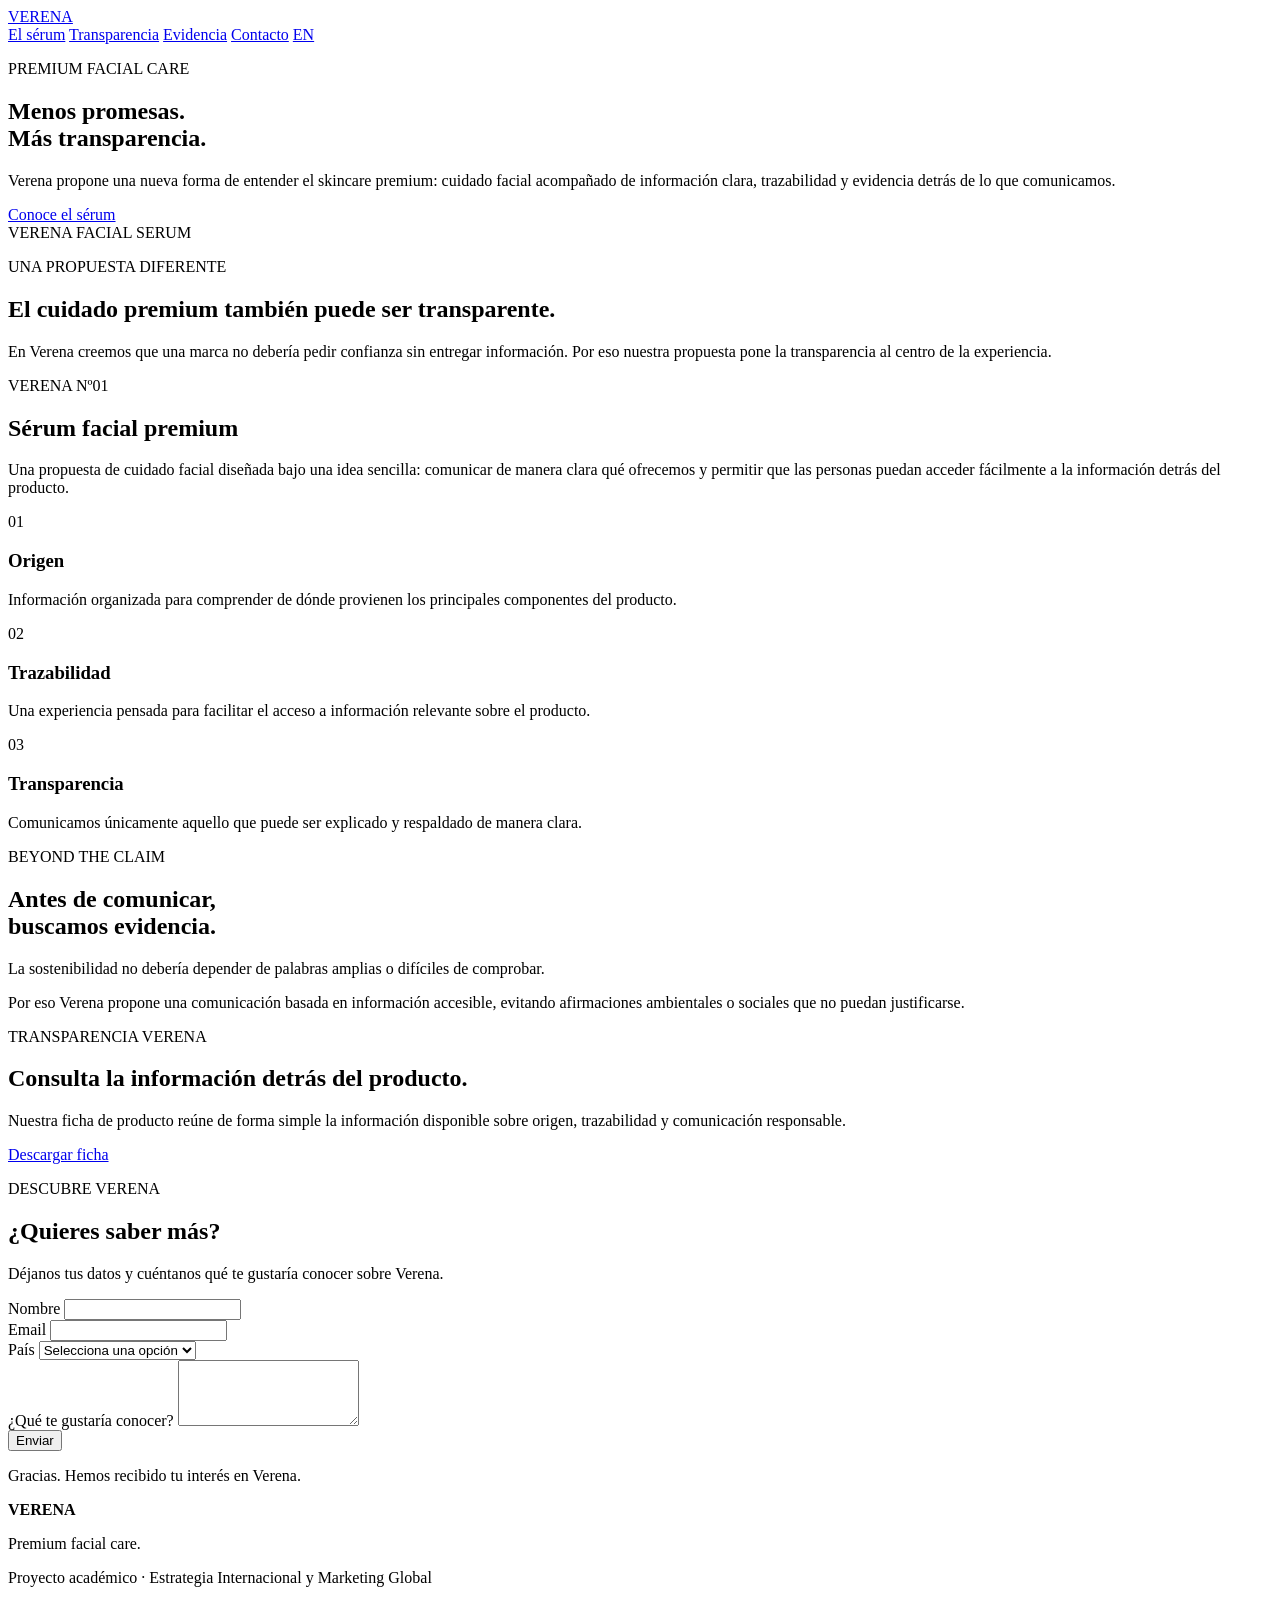
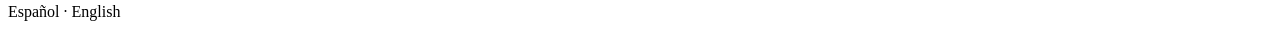
==== index.html @ 376b324f "Crear landing principal Verena" ====
<!DOCTYPE html>
<html lang="es">
<head>
  <meta charset="UTF-8">

  <meta name="viewport" content="width=device-width, initial-scale=1.0">

  <title>Verena | Sérum facial premium y transparencia</title>

  <meta
    name="description"
    content="Descubre Verena, una propuesta de skincare premium centrada en transparencia, trazabilidad y cuidado facial consciente."
  >

  <!-- SEO internacional -->
  <link rel="alternate" hreflang="es-CL" href="https://TU-USUARIO.github.io/verena-skincare/">
  <link rel="alternate" hreflang="en-GB" href="https://TU-USUARIO.github.io/verena-skincare/en/">
  <link rel="alternate" hreflang="x-default" href="https://TU-USUARIO.github.io/verena-skincare/">

  <link rel="stylesheet" href="styles.css">
</head>

<body>

<header class="navbar">
  <a href="#" class="brand">VERENA</a>

  <nav class="nav-links">
    <a href="#serum">El sérum</a>
    <a href="#transparencia">Transparencia</a>
    <a href="#evidencia">Evidencia</a>
    <a href="#contacto">Contacto</a>
    <a href="en/" class="language">EN</a>
  </nav>
</header>


<main>

  <!-- HERO -->
  <section class="hero">

    <div class="hero-content">

      <p class="eyebrow">
        PREMIUM FACIAL CARE
      </p>

      <h1>
        Menos promesas.<br>
        Más transparencia.
      </h1>

      <p class="hero-text">
        Verena propone una nueva forma de entender el skincare premium:
        cuidado facial acompañado de información clara, trazabilidad
        y evidencia detrás de lo que comunicamos.
      </p>

      <a
        href="#serum"
        class="button button-primary"
        id="product-cta"
      >
        Conoce el sérum
      </a>

    </div>


    <div class="hero-visual">

      <div class="product-glow"></div>

      <div class="bottle">
        <div class="dropper"></div>

        <div class="bottle-body">
          <span class="bottle-brand">VERENA</span>
          <span class="bottle-product">FACIAL SERUM</span>
        </div>
      </div>

    </div>

  </section>


  <!-- INTRO -->
  <section class="statement">

    <p class="eyebrow">
      UNA PROPUESTA DIFERENTE
    </p>

    <h2>
      El cuidado premium también puede ser transparente.
    </h2>

    <p>
      En Verena creemos que una marca no debería pedir confianza
      sin entregar información. Por eso nuestra propuesta pone
      la transparencia al centro de la experiencia.
    </p>

  </section>


  <!-- PRODUCTO -->
  <section class="product-section" id="serum">

    <div class="product-card">

      <p class="eyebrow">
        VERENA Nº01
      </p>

      <h2>
        Sérum facial premium
      </h2>

      <p>
        Una propuesta de cuidado facial diseñada bajo una idea sencilla:
        comunicar de manera clara qué ofrecemos y permitir que las personas
        puedan acceder fácilmente a la información detrás del producto.
      </p>

    </div>


    <div class="feature-grid">

      <article class="feature">
        <span>01</span>
        <h3>Origen</h3>
        <p>
          Información organizada para comprender de dónde provienen
          los principales componentes del producto.
        </p>
      </article>

      <article class="feature">
        <span>02</span>
        <h3>Trazabilidad</h3>
        <p>
          Una experiencia pensada para facilitar el acceso a información
          relevante sobre el producto.
        </p>
      </article>

      <article class="feature">
        <span>03</span>
        <h3>Transparencia</h3>
        <p>
          Comunicamos únicamente aquello que puede ser explicado
          y respaldado de manera clara.
        </p>
      </article>

    </div>

  </section>


  <!-- TRANSPARENCIA -->
  <section class="transparency" id="transparencia">

    <div class="transparency-heading">

      <p class="eyebrow">
        BEYOND THE CLAIM
      </p>

      <h2>
        Antes de comunicar,<br>
        buscamos evidencia.
      </h2>

    </div>


    <div class="transparency-copy">

      <p>
        La sostenibilidad no debería depender de palabras amplias
        o difíciles de comprobar.
      </p>

      <p>
        Por eso Verena propone una comunicación basada en información
        accesible, evitando afirmaciones ambientales o sociales que
        no puedan justificarse.
      </p>

    </div>

  </section>


  <!-- EVIDENCIA / DOWNLOAD -->
  <section class="evidence" id="evidencia">

    <div>

      <p class="eyebrow">
        TRANSPARENCIA VERENA
      </p>

      <h2>
        Consulta la información detrás del producto.
      </h2>

      <p>
        Nuestra ficha de producto reúne de forma simple la información
        disponible sobre origen, trazabilidad y comunicación responsable.
      </p>

    </div>


    <a
      href="assets/verena-ficha-transparencia.pdf"
      download
      class="button button-light"
      id="traceability-download"
    >
      Descargar ficha
    </a>

  </section>


  <!-- CONTACT -->
  <section class="contact" id="contacto">

    <div class="contact-intro">

      <p class="eyebrow">
        DESCUBRE VERENA
      </p>

      <h2>
        ¿Quieres saber más?
      </h2>

      <p>
        Déjanos tus datos y cuéntanos qué te gustaría conocer
        sobre Verena.
      </p>

    </div>


    <form id="contact-form">

      <div class="form-row">

        <div class="field">
          <label for="name">Nombre</label>
          <input
            type="text"
            id="name"
            name="name"
            required
          >
        </div>

        <div class="field">
          <label for="email">Email</label>
          <input
            type="email"
            id="email"
            name="email"
            required
          >
        </div>

      </div>


      <div class="field">
        <label for="country">País</label>

        <select
          id="country"
          name="country"
          required
        >
          <option value="">Selecciona una opción</option>
          <option value="chile">Chile</option>
          <option value="uk">Reino Unido</option>
          <option value="other">Otro</option>
        </select>

      </div>


      <div class="field">
        <label for="message">
          ¿Qué te gustaría conocer?
        </label>

        <textarea
          id="message"
          name="message"
          rows="4"
        ></textarea>
      </div>


      <button
        type="submit"
        class="button button-primary"
      >
        Enviar
      </button>

      <p
        id="form-success"
        class="form-success"
      >
        Gracias. Hemos recibido tu interés en Verena.
      </p>

    </form>

  </section>

</main>


<footer>

  <div>
    <strong>VERENA</strong>
    <p>Premium facial care.</p>
  </div>

  <div class="footer-right">
    <p>
      Proyecto académico · Estrategia Internacional y Marketing Global
    </p>

    <p>
      Español · English
    </p>
  </div>

</footer>


<script src="script.js"></script>

</body>
</html>
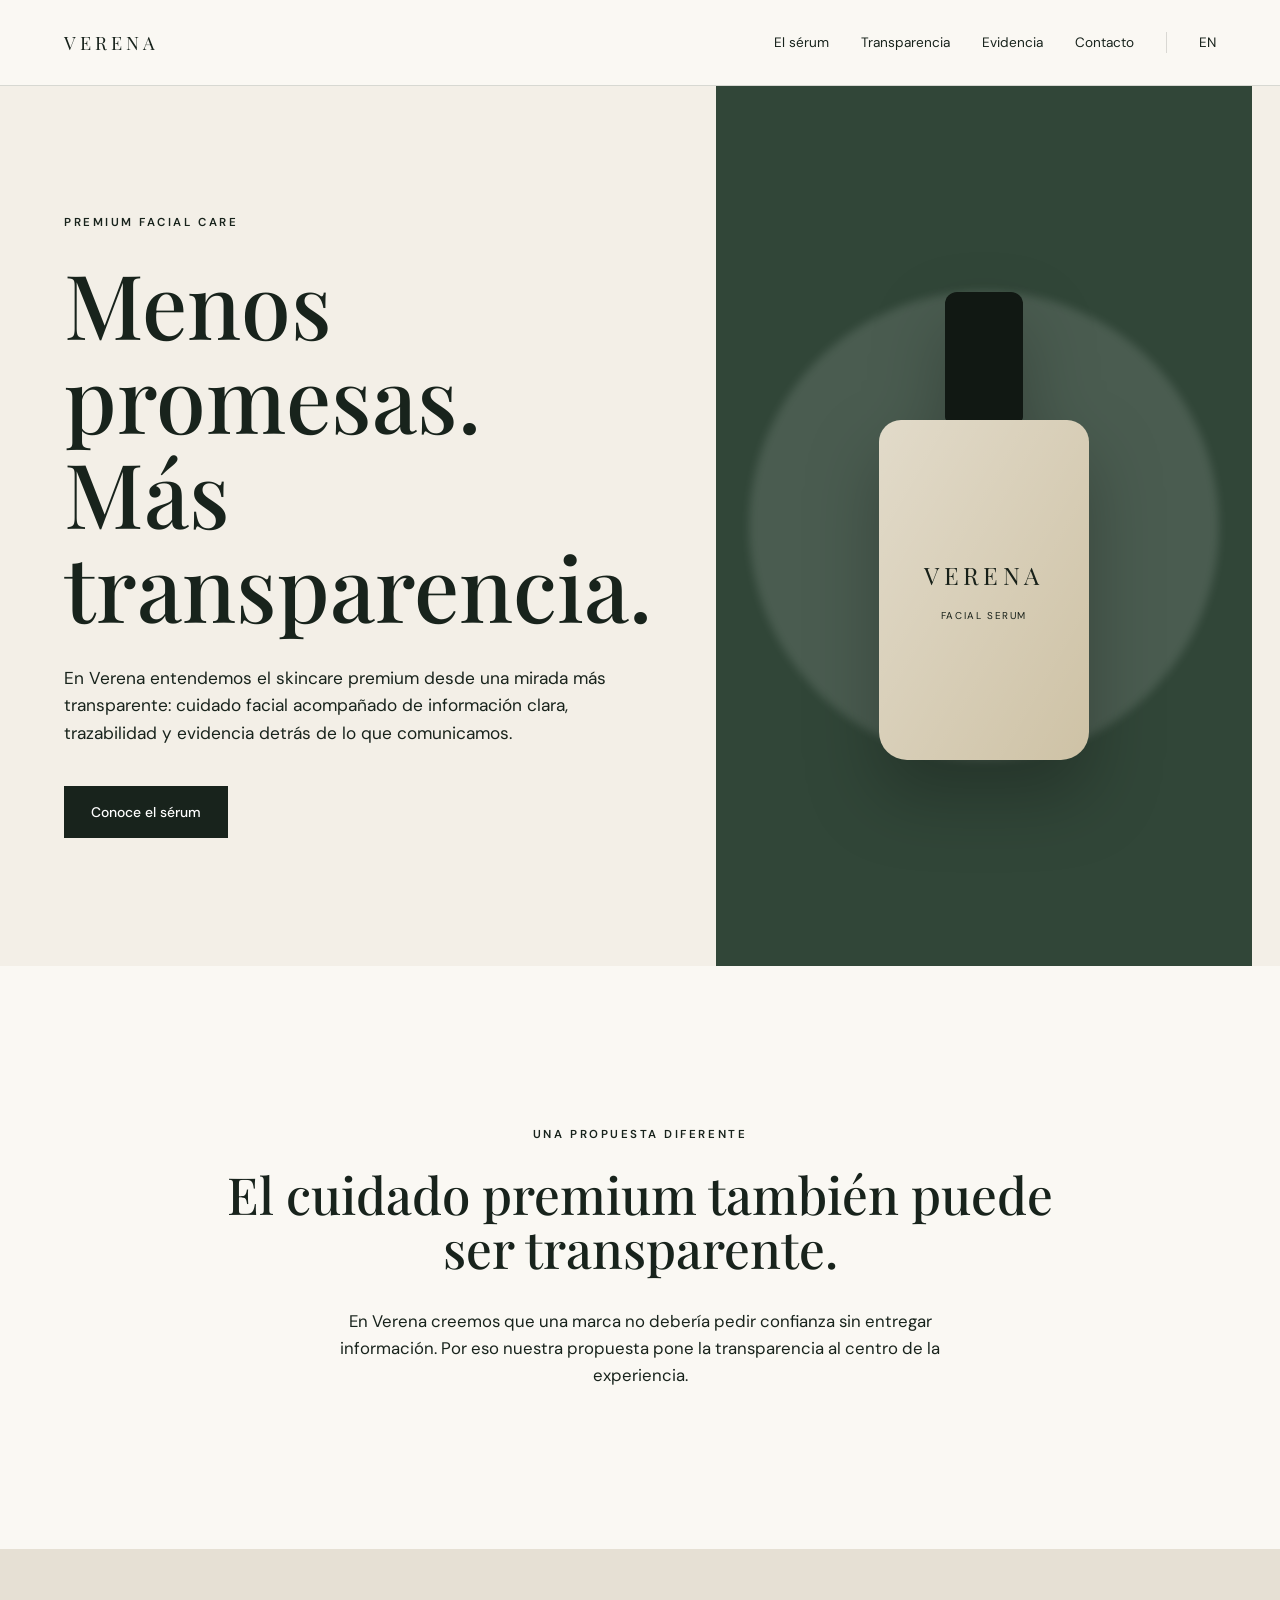
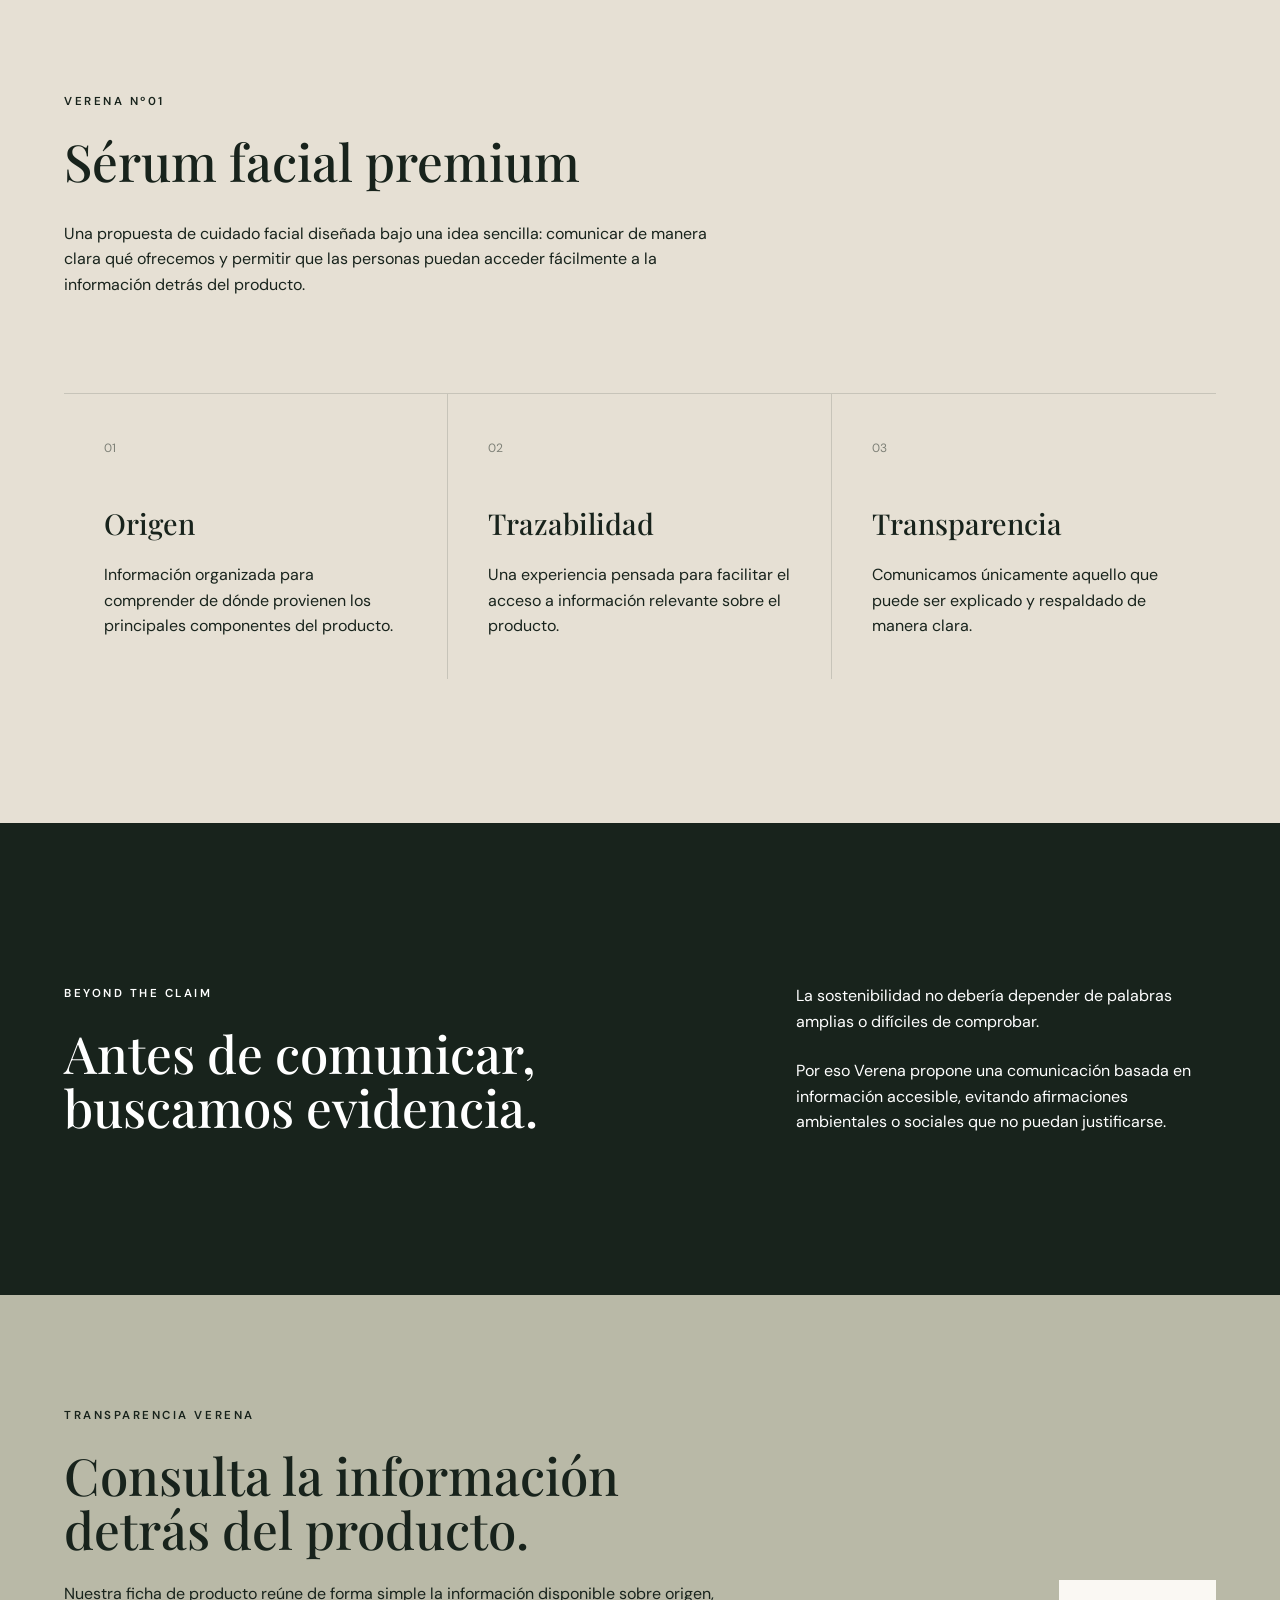
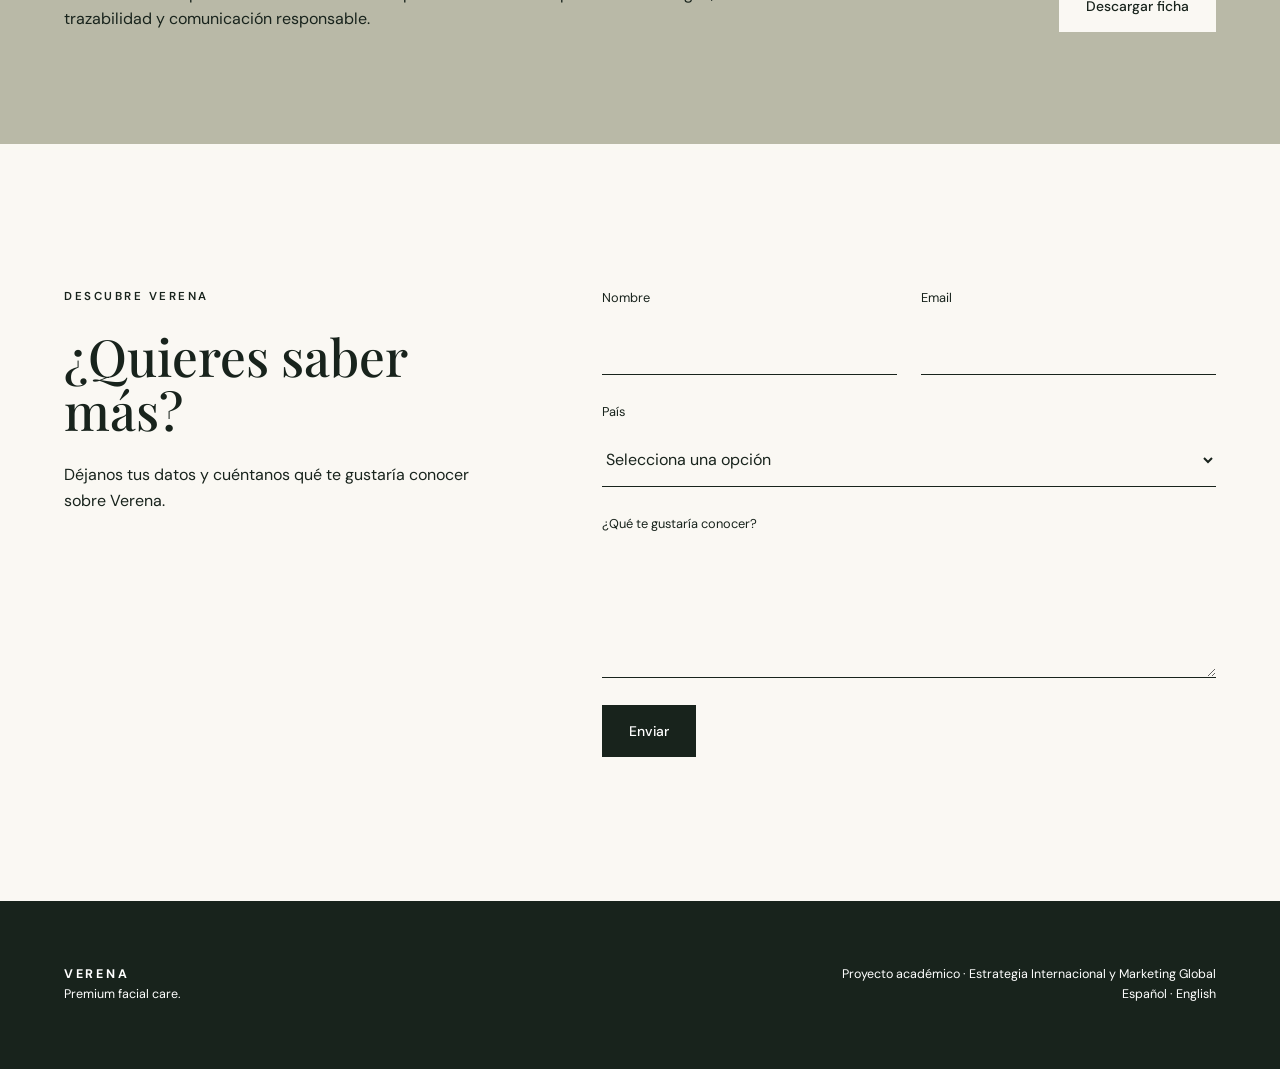
==== commit c52b0650: "index.html" ====
--- a/index.html
+++ b/index.html
@@ -52,7 +52,7 @@
       </h1>
 
       <p class="hero-text">
-        Verena propone una nueva forma de entender el skincare premium:
+        En Verena entendemos el skincare premium desde una mirada más transparente:
         cuidado facial acompañado de información clara, trazabilidad
         y evidencia detrás de lo que comunicamos.
       </p>
@@ -219,7 +219,7 @@
 
 
     <a
-      href="assets/verena-ficha-transparencia.pdf"
+      href="verena-ficha-transparencia.pdf"
       download
       class="button button-light"
       id="traceability-download"
--- a/styles.css
+++ b/styles.css
@@ -0,0 +1,571 @@
+@import url('https://fonts.googleapis.com/css2?family=DM+Sans:wght@300;400;500;600&family=Playfair+Display:wght@500;600&display=swap');
+
+
+:root {
+  --cream: #f3efe7;
+  --light: #faf8f3;
+  --dark: #18231c;
+  --green: #314638;
+  --soft-green: #778478;
+  --line: rgba(24, 35, 28, 0.15);
+}
+
+
+* {
+  margin: 0;
+  padding: 0;
+  box-sizing: border-box;
+}
+
+
+html {
+  scroll-behavior: smooth;
+}
+
+
+body {
+  font-family: "DM Sans", sans-serif;
+  background: var(--light);
+  color: var(--dark);
+  line-height: 1.6;
+}
+
+
+h1,
+h2 {
+  font-family: "Playfair Display", serif;
+  font-weight: 500;
+  line-height: 1.05;
+}
+
+
+h1 {
+  font-size: clamp(3.4rem, 7vw, 7rem);
+}
+
+
+h2 {
+  font-size: clamp(2.3rem, 4vw, 4.5rem);
+}
+
+
+p {
+  max-width: 650px;
+}
+
+
+a {
+  color: inherit;
+  text-decoration: none;
+}
+
+
+.navbar {
+  min-height: 86px;
+  padding: 0 5vw;
+
+  display: flex;
+  align-items: center;
+  justify-content: space-between;
+
+  border-bottom: 1px solid var(--line);
+
+  background: rgba(250, 248, 243, 0.96);
+
+  position: sticky;
+  top: 0;
+  z-index: 100;
+}
+
+
+.brand {
+  font-family: "Playfair Display", serif;
+  letter-spacing: 0.22em;
+  font-size: 1.15rem;
+}
+
+
+.nav-links {
+  display: flex;
+  align-items: center;
+  gap: 2rem;
+  font-size: 0.85rem;
+}
+
+
+.nav-links a:hover {
+  opacity: 0.55;
+}
+
+
+.language {
+  border-left: 1px solid var(--line);
+  padding-left: 2rem;
+}
+
+
+.hero {
+  min-height: calc(100vh - 86px);
+
+  display: grid;
+  grid-template-columns: 1.05fr 0.95fr;
+
+  background: var(--cream);
+}
+
+
+.hero-content {
+  padding: 10vw 5vw;
+
+  display: flex;
+  flex-direction: column;
+  justify-content: center;
+  align-items: flex-start;
+}
+
+
+.eyebrow {
+  font-size: 0.72rem;
+  letter-spacing: 0.22em;
+  font-weight: 600;
+  margin-bottom: 1.5rem;
+}
+
+
+.hero-text {
+  font-size: 1.08rem;
+  margin-top: 2rem;
+  margin-bottom: 2.4rem;
+  max-width: 560px;
+}
+
+
+.button {
+  display: inline-flex;
+  justify-content: center;
+  align-items: center;
+
+  min-height: 52px;
+
+  padding: 0 1.7rem;
+
+  border: none;
+  cursor: pointer;
+
+  font-family: inherit;
+  font-size: 0.87rem;
+  font-weight: 500;
+
+  transition: 0.25s ease;
+}
+
+
+.button-primary {
+  background: var(--dark);
+  color: white;
+}
+
+
+.button-primary:hover {
+  background: var(--green);
+  transform: translateY(-2px);
+}
+
+
+.hero-visual {
+  min-height: 650px;
+  background: var(--green);
+
+  position: relative;
+
+  display: flex;
+  justify-content: center;
+  align-items: center;
+
+  overflow: hidden;
+}
+
+
+.product-glow {
+  position: absolute;
+
+  width: 470px;
+  height: 470px;
+
+  border-radius: 50%;
+
+  background: rgba(255, 255, 255, 0.12);
+
+  filter: blur(4px);
+}
+
+
+.bottle {
+  position: relative;
+  z-index: 2;
+
+  display: flex;
+  flex-direction: column;
+  align-items: center;
+
+  filter: drop-shadow(0 35px 35px rgba(0, 0, 0, 0.25));
+}
+
+
+.dropper {
+  width: 78px;
+  height: 130px;
+
+  background: #111813;
+
+  border-radius: 12px 12px 5px 5px;
+}
+
+
+.bottle-body {
+  width: 210px;
+  height: 340px;
+
+  margin-top: -2px;
+
+  border-radius: 22px 22px 28px 28px;
+
+  background:
+    linear-gradient(
+      120deg,
+      rgba(255,255,255,0.45),
+      rgba(255,255,255,0.08)
+    ),
+    #cabd9e;
+
+  display: flex;
+  flex-direction: column;
+  align-items: center;
+  justify-content: center;
+
+  color: #172019;
+}
+
+
+.bottle-brand {
+  font-family: "Playfair Display", serif;
+  font-size: 1.5rem;
+  letter-spacing: 0.18em;
+}
+
+
+.bottle-product {
+  font-size: 0.62rem;
+  letter-spacing: 0.16em;
+  margin-top: 0.8rem;
+}
+
+
+.statement {
+  padding: 10rem 5vw;
+
+  display: flex;
+  flex-direction: column;
+  align-items: center;
+
+  text-align: center;
+}
+
+
+.statement h2 {
+  max-width: 850px;
+}
+
+
+.statement > p:last-child {
+  margin-top: 2rem;
+  font-size: 1.05rem;
+}
+
+
+.product-section {
+  background: #e6e0d4;
+  padding: 9rem 5vw;
+}
+
+
+.product-card {
+  max-width: 760px;
+  margin-bottom: 6rem;
+}
+
+
+.product-card p:last-child {
+  margin-top: 2rem;
+}
+
+
+.feature-grid {
+  display: grid;
+  grid-template-columns: repeat(3, 1fr);
+
+  border-top: 1px solid var(--line);
+}
+
+
+.feature {
+  padding: 2.5rem;
+
+  border-right: 1px solid var(--line);
+}
+
+
+.feature:last-child {
+  border-right: none;
+}
+
+
+.feature span {
+  opacity: 0.5;
+  font-size: 0.75rem;
+}
+
+
+.feature h3 {
+  margin: 2.5rem 0 1rem;
+
+  font-family: "Playfair Display", serif;
+  font-size: 1.8rem;
+  font-weight: 500;
+}
+
+
+.transparency {
+  background: var(--dark);
+  color: white;
+
+  padding: 10rem 5vw;
+
+  display: grid;
+  grid-template-columns: 1.2fr 0.8fr;
+  gap: 8vw;
+
+  align-items: end;
+}
+
+
+.transparency-copy p + p {
+  margin-top: 1.5rem;
+}
+
+
+.evidence {
+  background: #b9b9a7;
+
+  padding: 7rem 5vw;
+
+  display: flex;
+  justify-content: space-between;
+  align-items: end;
+
+  gap: 4rem;
+}
+
+
+.evidence h2 {
+  max-width: 700px;
+}
+
+
+.evidence p:last-child {
+  margin-top: 1.5rem;
+}
+
+
+.button-light {
+  background: var(--light);
+  color: var(--dark);
+
+  flex-shrink: 0;
+}
+
+
+.button-light:hover {
+  background: white;
+  transform: translateY(-2px);
+}
+
+
+.contact {
+  padding: 9rem 5vw;
+
+  display: grid;
+  grid-template-columns: 0.8fr 1.2fr;
+
+  gap: 10vw;
+}
+
+
+.contact-intro p:last-child {
+  margin-top: 1.5rem;
+}
+
+
+form {
+  width: 100%;
+}
+
+
+.form-row {
+  display: grid;
+  grid-template-columns: 1fr 1fr;
+
+  gap: 1.5rem;
+}
+
+
+.field {
+  margin-bottom: 1.7rem;
+
+  display: flex;
+  flex-direction: column;
+}
+
+
+label {
+  font-size: 0.8rem;
+  margin-bottom: 0.7rem;
+}
+
+
+input,
+select,
+textarea {
+  width: 100%;
+
+  border: none;
+  border-bottom: 1px solid var(--dark);
+
+  background: transparent;
+
+  padding: 0.9rem 0;
+
+  font: inherit;
+  color: inherit;
+
+  outline: none;
+}
+
+
+textarea {
+  resize: vertical;
+}
+
+
+.form-success {
+  display: none;
+
+  margin-top: 1.5rem;
+
+  padding: 1rem;
+
+  background: #e5eadf;
+}
+
+
+.form-success.visible {
+  display: block;
+}
+
+
+footer {
+  background: var(--dark);
+  color: white;
+
+  padding: 4rem 5vw;
+
+  display: flex;
+  justify-content: space-between;
+
+  font-size: 0.78rem;
+}
+
+
+footer strong {
+  letter-spacing: 0.22em;
+}
+
+
+.footer-right {
+  text-align: right;
+}
+
+
+@media (max-width: 850px) {
+
+  .nav-links a:not(.language) {
+    display: none;
+  }
+
+
+  .language {
+    border-left: none;
+    padding-left: 0;
+  }
+
+
+  .hero {
+    grid-template-columns: 1fr;
+  }
+
+
+  .hero-content {
+    padding: 7rem 6vw;
+  }
+
+
+  .hero-visual {
+    min-height: 550px;
+  }
+
+
+  .feature-grid {
+    grid-template-columns: 1fr;
+  }
+
+
+  .feature {
+    border-right: none;
+    border-bottom: 1px solid var(--line);
+    padding-left: 0;
+    padding-right: 0;
+  }
+
+
+  .transparency {
+    grid-template-columns: 1fr;
+  }
+
+
+  .evidence {
+    flex-direction: column;
+    align-items: flex-start;
+  }
+
+
+  .contact {
+    grid-template-columns: 1fr;
+  }
+
+
+  .form-row {
+    grid-template-columns: 1fr;
+  }
+
+
+  footer {
+    flex-direction: column;
+    gap: 2rem;
+  }
+
+
+  .footer-right {
+    text-align: left;
+  }
+
+}
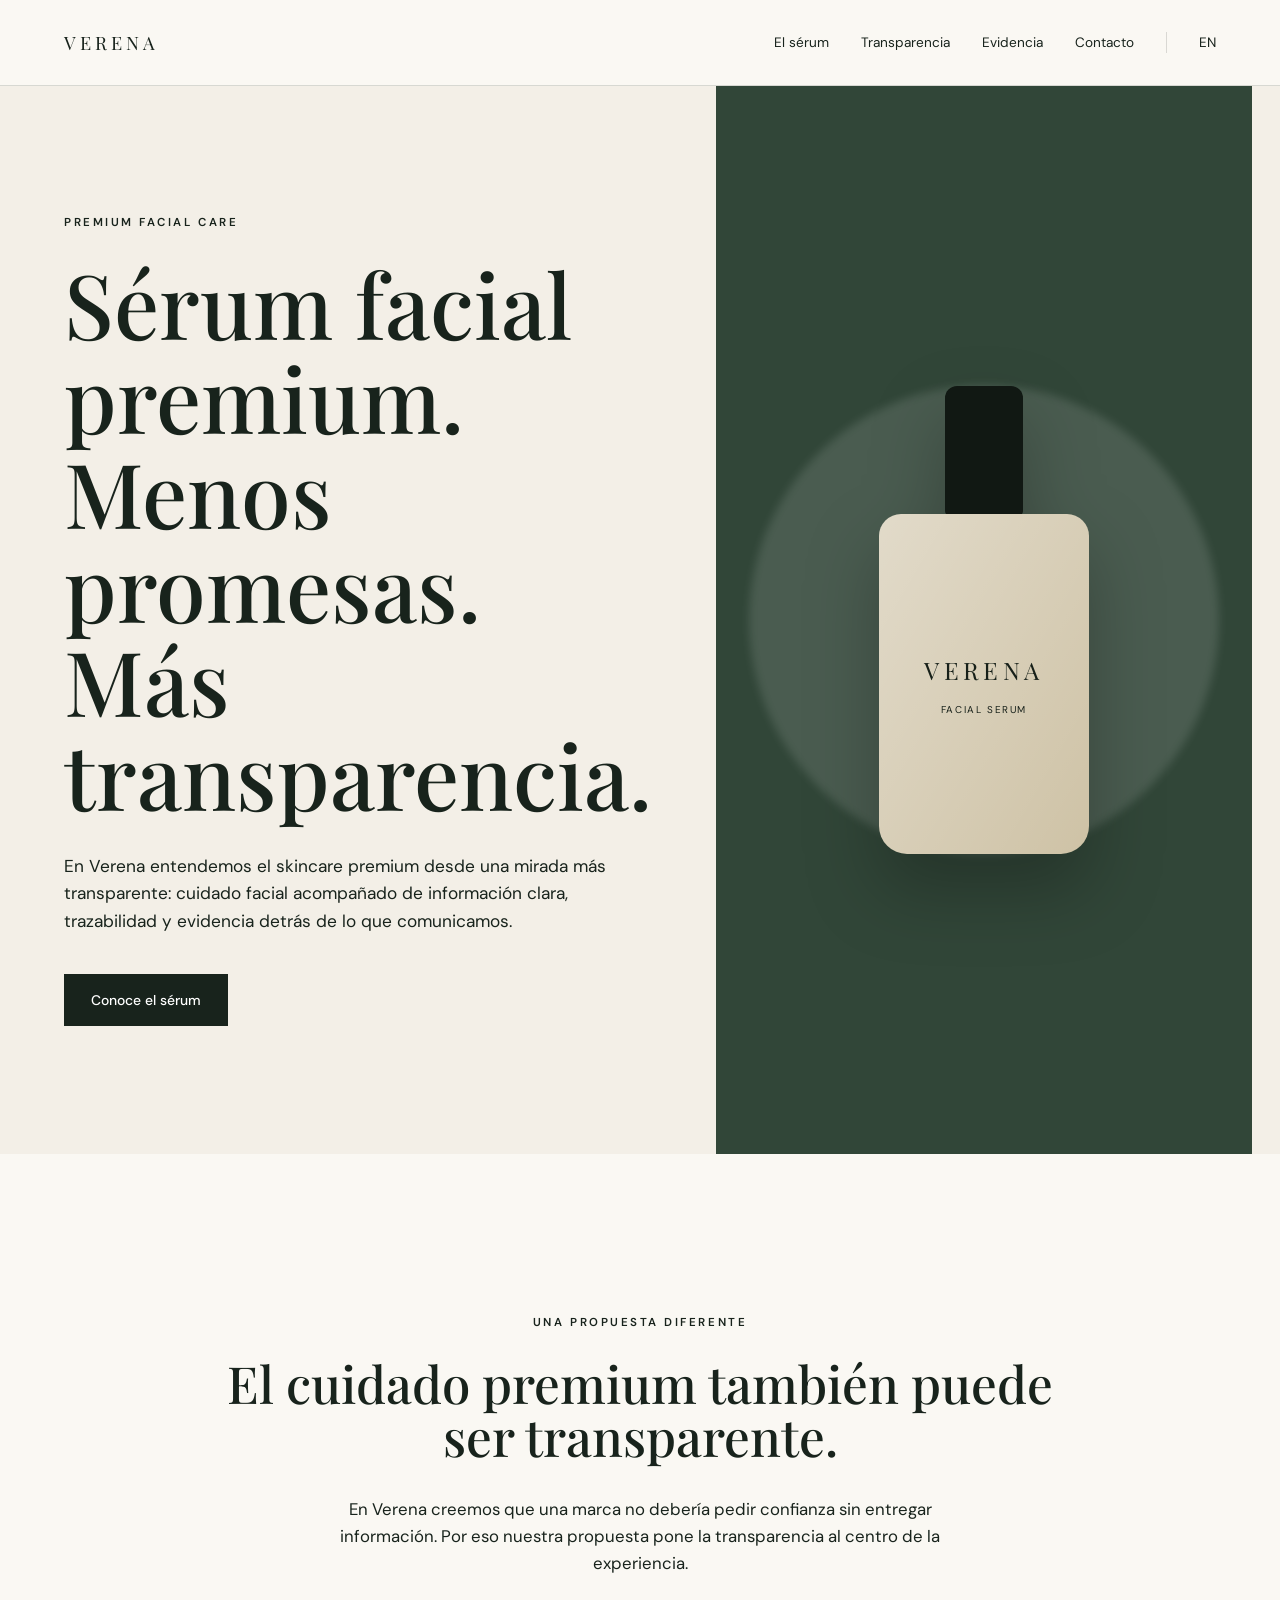
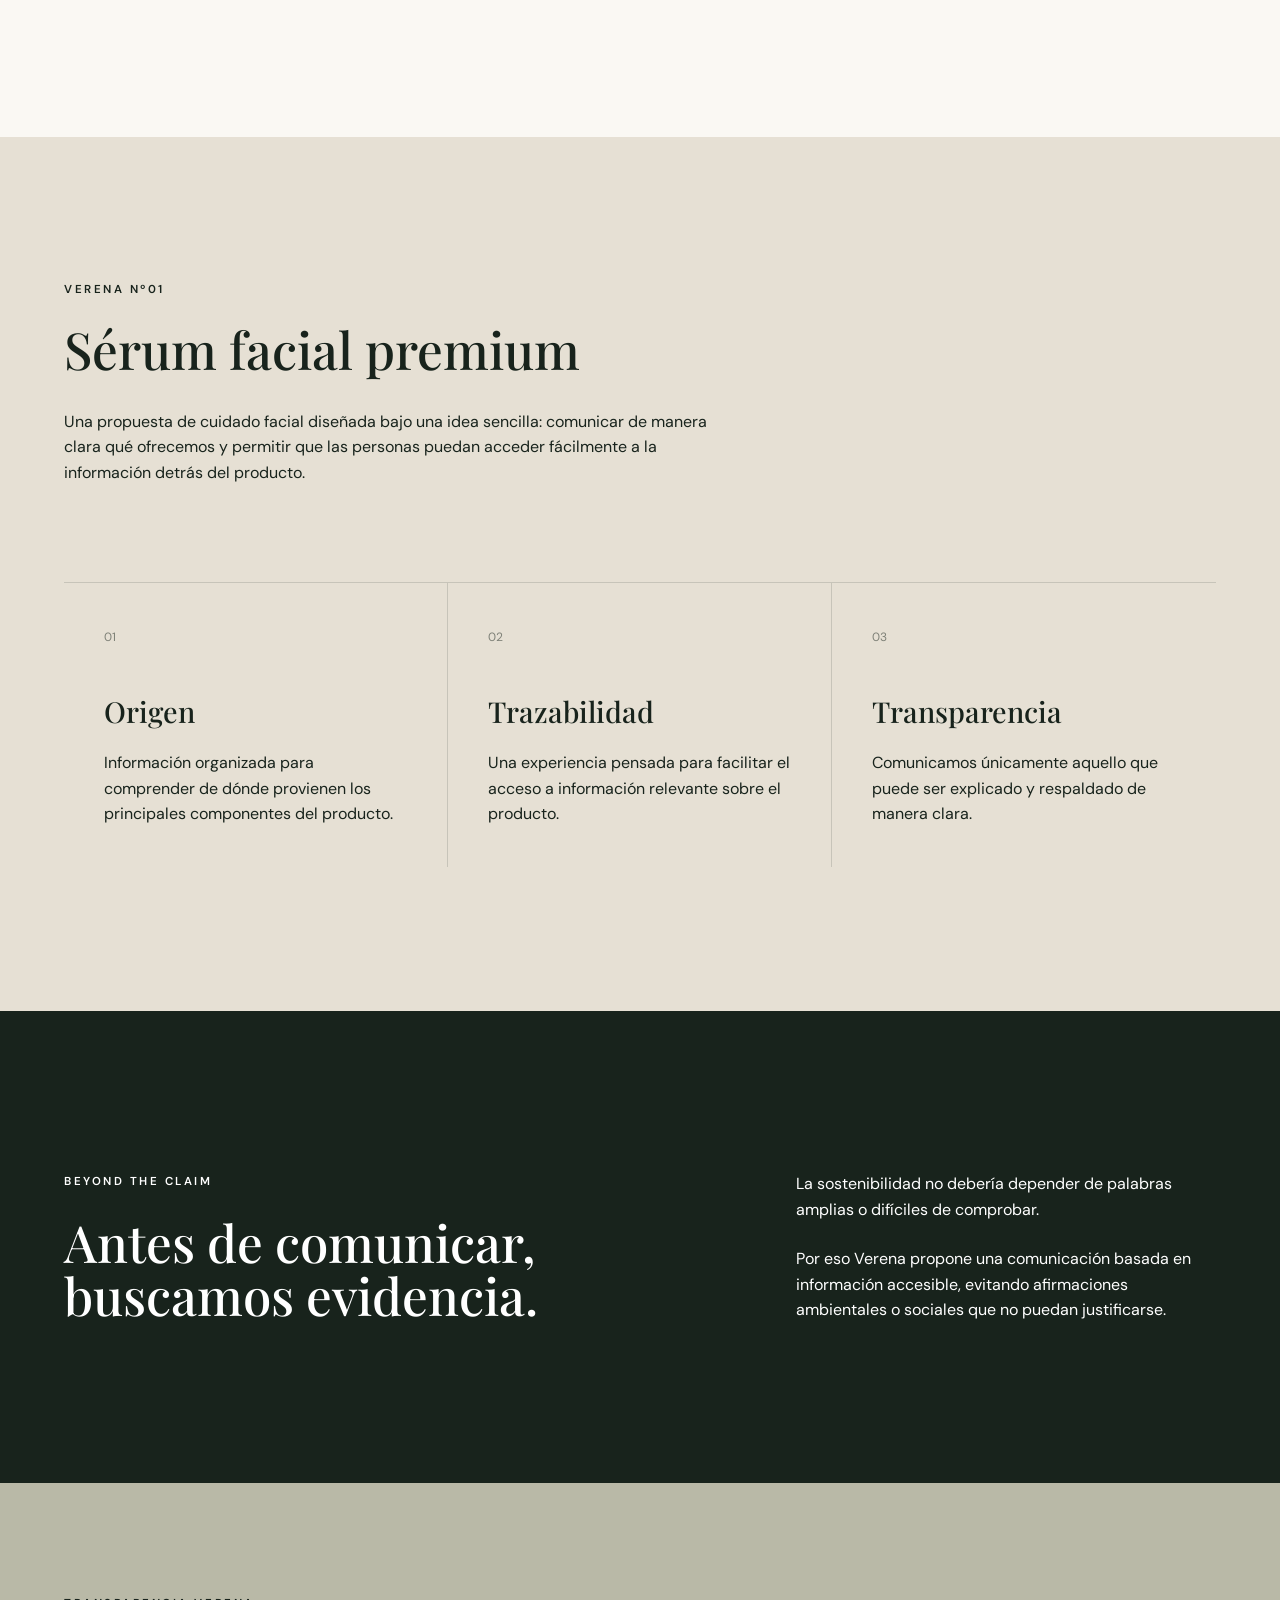
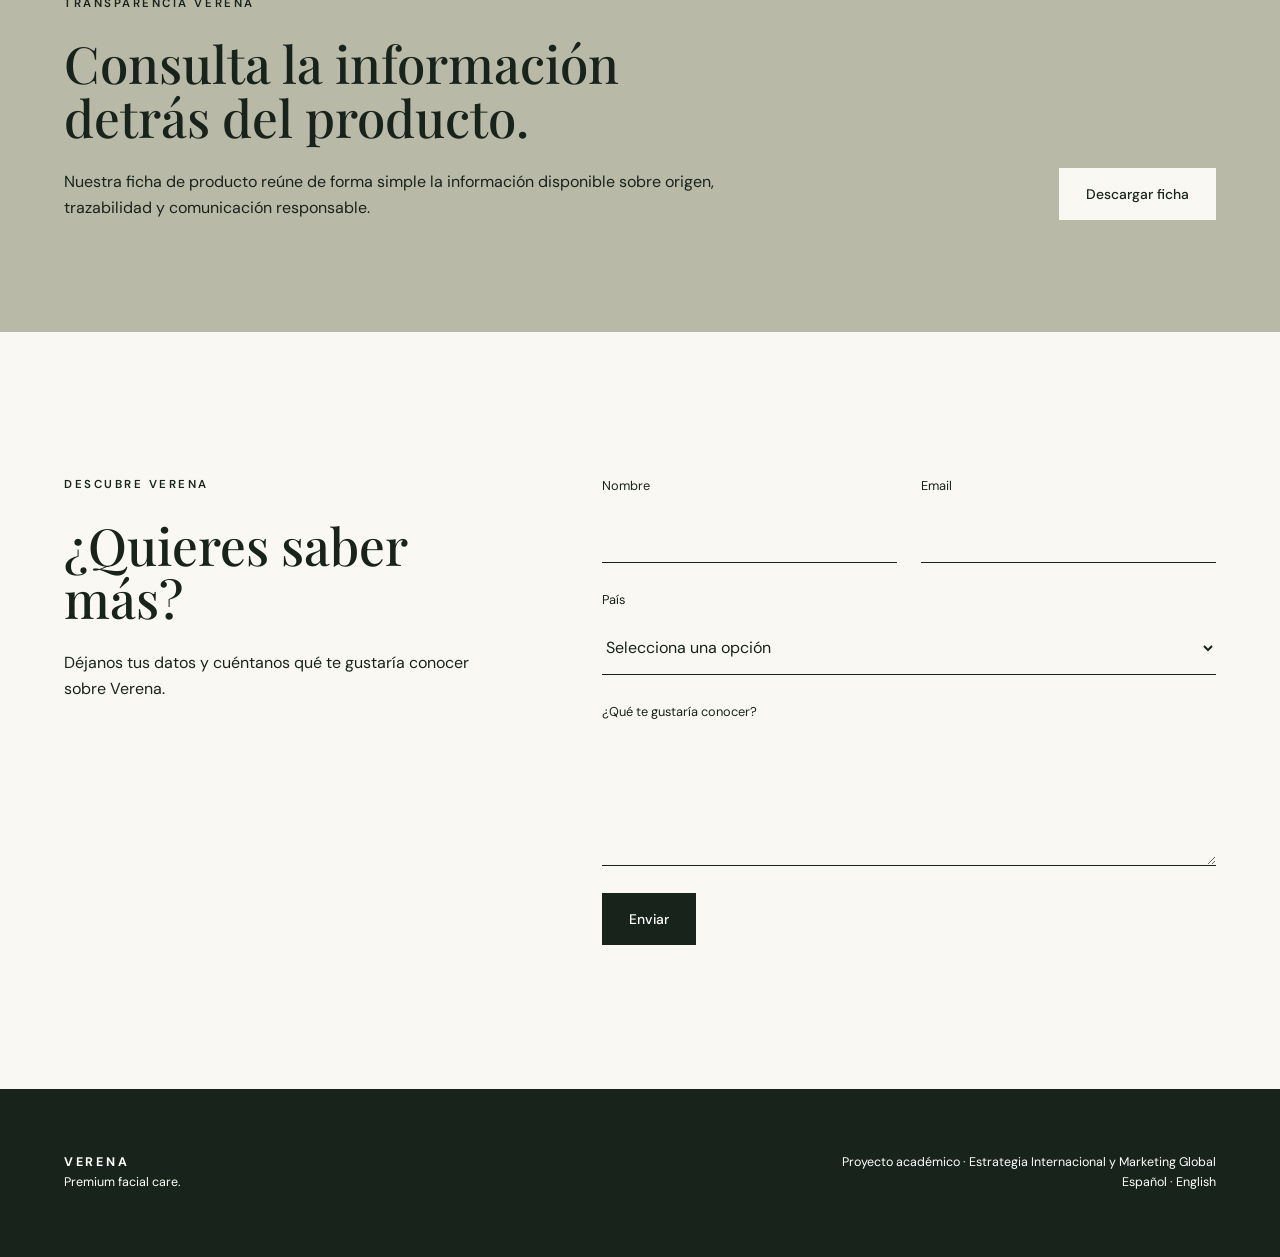
==== commit 1ff36039: "Update index.html" ====
--- a/index.html
+++ b/index.html
@@ -1,37 +1,74 @@
 <!DOCTYPE html>
-<html lang="es">
+<html lang="es-CL">
+
 <head>
   <meta charset="UTF-8">
 
   <meta name="viewport" content="width=device-width, initial-scale=1.0">
 
-  <title>Verena | Sérum facial premium y transparencia</title>
+  <!-- SEO -->
+  <title>Verena | Sérum facial premium con transparencia</title>
 
   <meta
     name="description"
-    content="Descubre Verena, una propuesta de skincare premium centrada en transparencia, trazabilidad y cuidado facial consciente."
-  >
-
-  <!-- SEO internacional -->
-  <link rel="alternate" hreflang="es-CL" href="https://TU-USUARIO.github.io/verena-skincare/">
-  <link rel="alternate" hreflang="en-GB" href="https://TU-USUARIO.github.io/verena-skincare/en/">
-  <link rel="alternate" hreflang="x-default" href="https://TU-USUARIO.github.io/verena-skincare/">
+    content="Descubre Verena, un concepto de sérum facial premium centrado en transparencia, trazabilidad e información clara sobre el producto."
+  >
+
+  <!-- SEO INTERNACIONAL -->
+  <link
+    rel="alternate"
+    hreflang="es-CL"
+    href="https://domipochi-blip.github.io/verena-skincare/"
+  >
+
+  <link
+    rel="alternate"
+    hreflang="en-GB"
+    href="https://domipochi-blip.github.io/verena-skincare/en/"
+  >
+
+  <link
+    rel="alternate"
+    hreflang="x-default"
+    href="https://domipochi-blip.github.io/verena-skincare/"
+  >
 
   <link rel="stylesheet" href="styles.css">
 </head>
 
+
 <body>
 
 <header class="navbar">
-  <a href="#" class="brand">VERENA</a>
+
+  <a href="#" class="brand">
+    VERENA
+  </a>
 
   <nav class="nav-links">
-    <a href="#serum">El sérum</a>
-    <a href="#transparencia">Transparencia</a>
-    <a href="#evidencia">Evidencia</a>
-    <a href="#contacto">Contacto</a>
-    <a href="en/" class="language">EN</a>
+
+    <a href="#serum">
+      El sérum
+    </a>
+
+    <a href="#transparencia">
+      Transparencia
+    </a>
+
+    <a href="#evidencia">
+      Evidencia
+    </a>
+
+    <a href="#contacto">
+      Contacto
+    </a>
+
+    <a href="en/" class="language">
+      EN
+    </a>
+
   </nav>
+
 </header>
 
 
@@ -47,8 +84,8 @@
       </p>
 
       <h1>
-        Menos promesas.<br>
-        Más transparencia.
+        Sérum facial premium.<br>
+        Menos promesas. Más transparencia.
       </h1>
 
       <p class="hero-text">
@@ -73,12 +110,21 @@
       <div class="product-glow"></div>
 
       <div class="bottle">
+
         <div class="dropper"></div>
 
         <div class="bottle-body">
-          <span class="bottle-brand">VERENA</span>
-          <span class="bottle-product">FACIAL SERUM</span>
+
+          <span class="bottle-brand">
+            VERENA
+          </span>
+
+          <span class="bottle-product">
+            FACIAL SERUM
+          </span>
+
         </div>
+
       </div>
 
     </div>
@@ -131,30 +177,56 @@
     <div class="feature-grid">
 
       <article class="feature">
-        <span>01</span>
-        <h3>Origen</h3>
+
+        <span>
+          01
+        </span>
+
+        <h3>
+          Origen
+        </h3>
+
         <p>
           Información organizada para comprender de dónde provienen
           los principales componentes del producto.
         </p>
+
       </article>
 
+
       <article class="feature">
-        <span>02</span>
-        <h3>Trazabilidad</h3>
+
+        <span>
+          02
+        </span>
+
+        <h3>
+          Trazabilidad
+        </h3>
+
         <p>
           Una experiencia pensada para facilitar el acceso a información
           relevante sobre el producto.
         </p>
+
       </article>
 
+
       <article class="feature">
-        <span>03</span>
-        <h3>Transparencia</h3>
+
+        <span>
+          03
+        </span>
+
+        <h3>
+          Transparencia
+        </h3>
+
         <p>
           Comunicamos únicamente aquello que puede ser explicado
           y respaldado de manera clara.
         </p>
+
       </article>
 
     </div>
@@ -163,7 +235,10 @@
 
 
   <!-- TRANSPARENCIA -->
-  <section class="transparency" id="transparencia">
+  <section
+    class="transparency"
+    id="transparencia"
+  >
 
     <div class="transparency-heading">
 
@@ -197,8 +272,11 @@
   </section>
 
 
-  <!-- EVIDENCIA / DOWNLOAD -->
-  <section class="evidence" id="evidencia">
+  <!-- EVIDENCIA -->
+  <section
+    class="evidence"
+    id="evidencia"
+  >
 
     <div>
 
@@ -230,8 +308,11 @@
   </section>
 
 
-  <!-- CONTACT -->
-  <section class="contact" id="contacto">
+  <!-- CONTACTO -->
+  <section
+    class="contact"
+    id="contacto"
+  >
 
     <div class="contact-intro">
 
@@ -256,46 +337,74 @@
       <div class="form-row">
 
         <div class="field">
-          <label for="name">Nombre</label>
+
+          <label for="name">
+            Nombre
+          </label>
+
           <input
             type="text"
             id="name"
             name="name"
             required
           >
+
         </div>
 
+
         <div class="field">
-          <label for="email">Email</label>
+
+          <label for="email">
+            Email
+          </label>
+
           <input
             type="email"
             id="email"
             name="email"
             required
           >
+
         </div>
 
       </div>
 
 
       <div class="field">
-        <label for="country">País</label>
+
+        <label for="country">
+          País
+        </label>
 
         <select
           id="country"
           name="country"
           required
         >
-          <option value="">Selecciona una opción</option>
-          <option value="chile">Chile</option>
-          <option value="uk">Reino Unido</option>
-          <option value="other">Otro</option>
+
+          <option value="">
+            Selecciona una opción
+          </option>
+
+          <option value="chile">
+            Chile
+          </option>
+
+          <option value="uk">
+            Reino Unido
+          </option>
+
+          <option value="other">
+            Otro
+          </option>
+
         </select>
 
       </div>
 
 
       <div class="field">
+
         <label for="message">
           ¿Qué te gustaría conocer?
         </label>
@@ -305,15 +414,18 @@
           name="message"
           rows="4"
         ></textarea>
+
       </div>
 
 
       <button
         type="submit"
         class="button button-primary"
+        id="form-submit-button"
       >
         Enviar
       </button>
+
 
       <p
         id="form-success"
@@ -332,11 +444,20 @@
 <footer>
 
   <div>
-    <strong>VERENA</strong>
-    <p>Premium facial care.</p>
+
+    <strong>
+      VERENA
+    </strong>
+
+    <p>
+      Premium facial care.
+    </p>
+
   </div>
 
+
   <div class="footer-right">
+
     <p>
       Proyecto académico · Estrategia Internacional y Marketing Global
     </p>
@@ -344,6 +465,7 @@
     <p>
       Español · English
     </p>
+
   </div>
 
 </footer>
@@ -352,4 +474,5 @@
 <script src="script.js"></script>
 
 </body>
+
 </html>
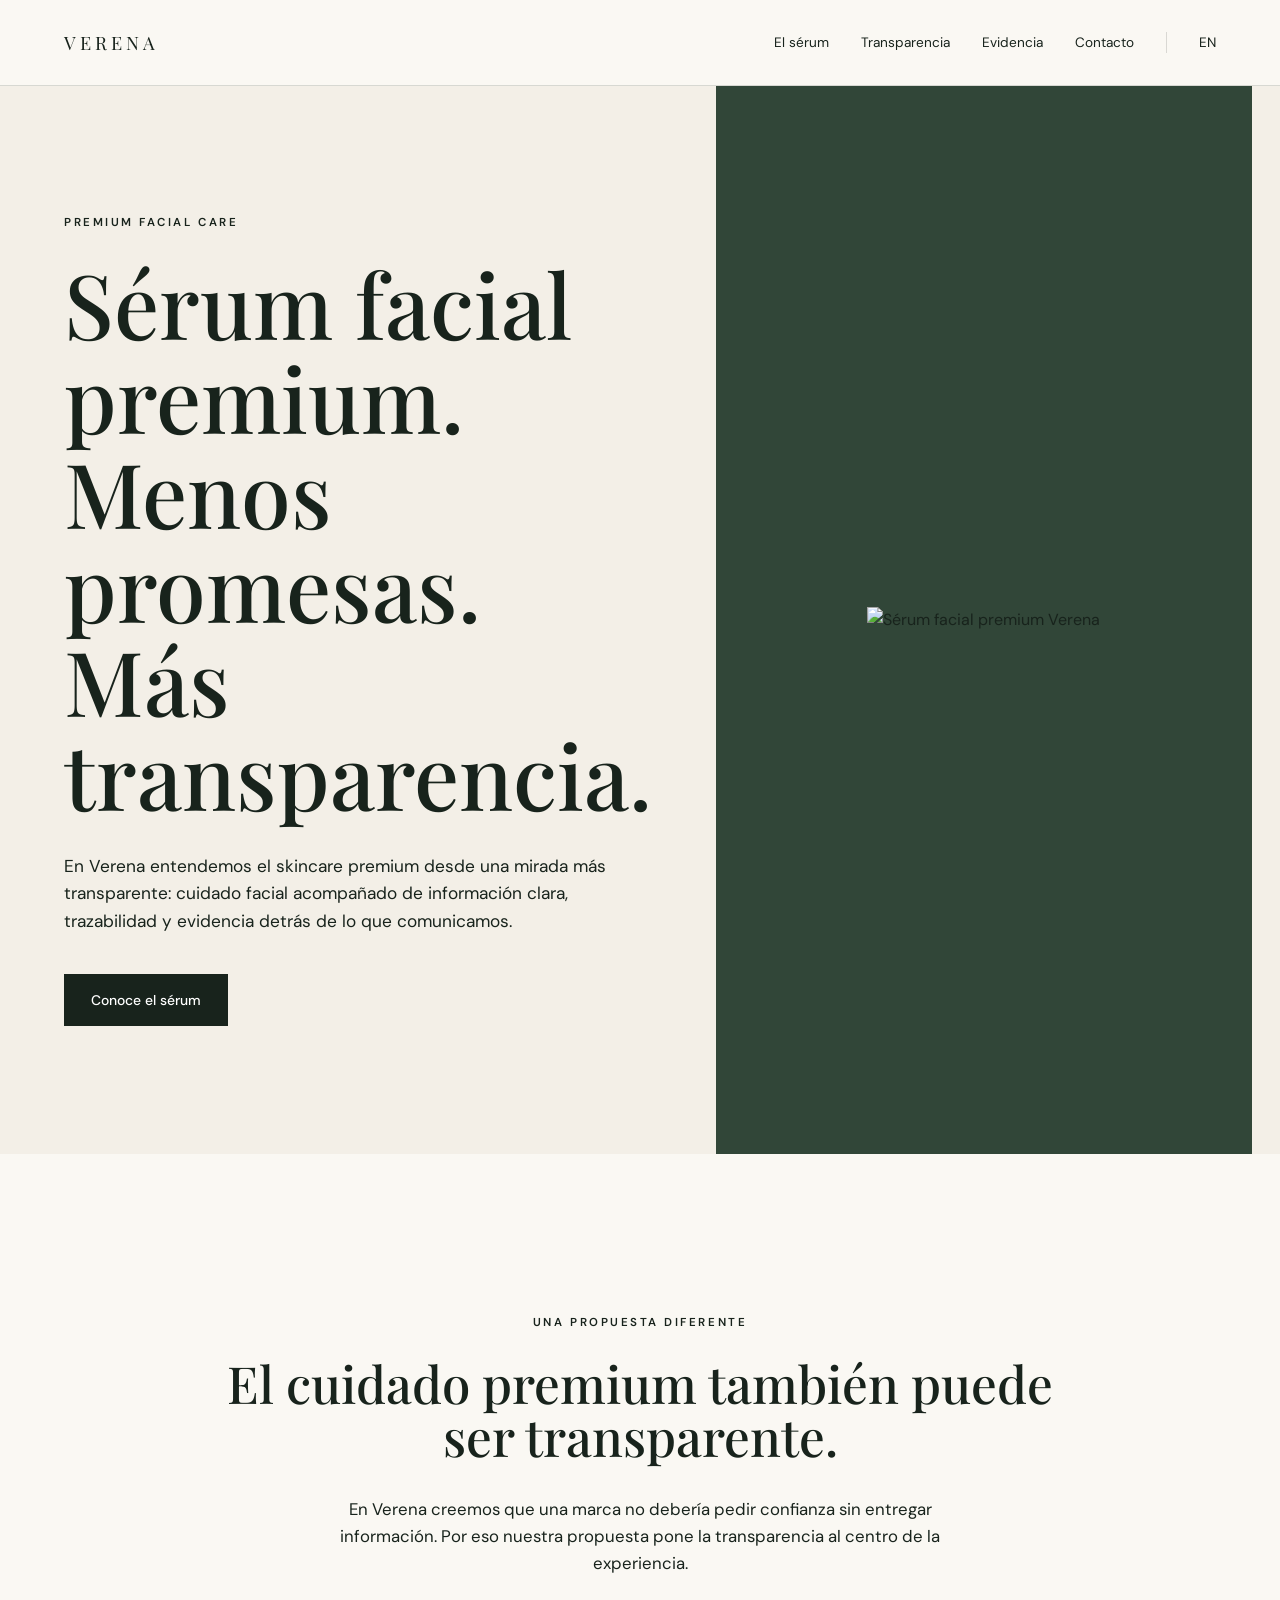
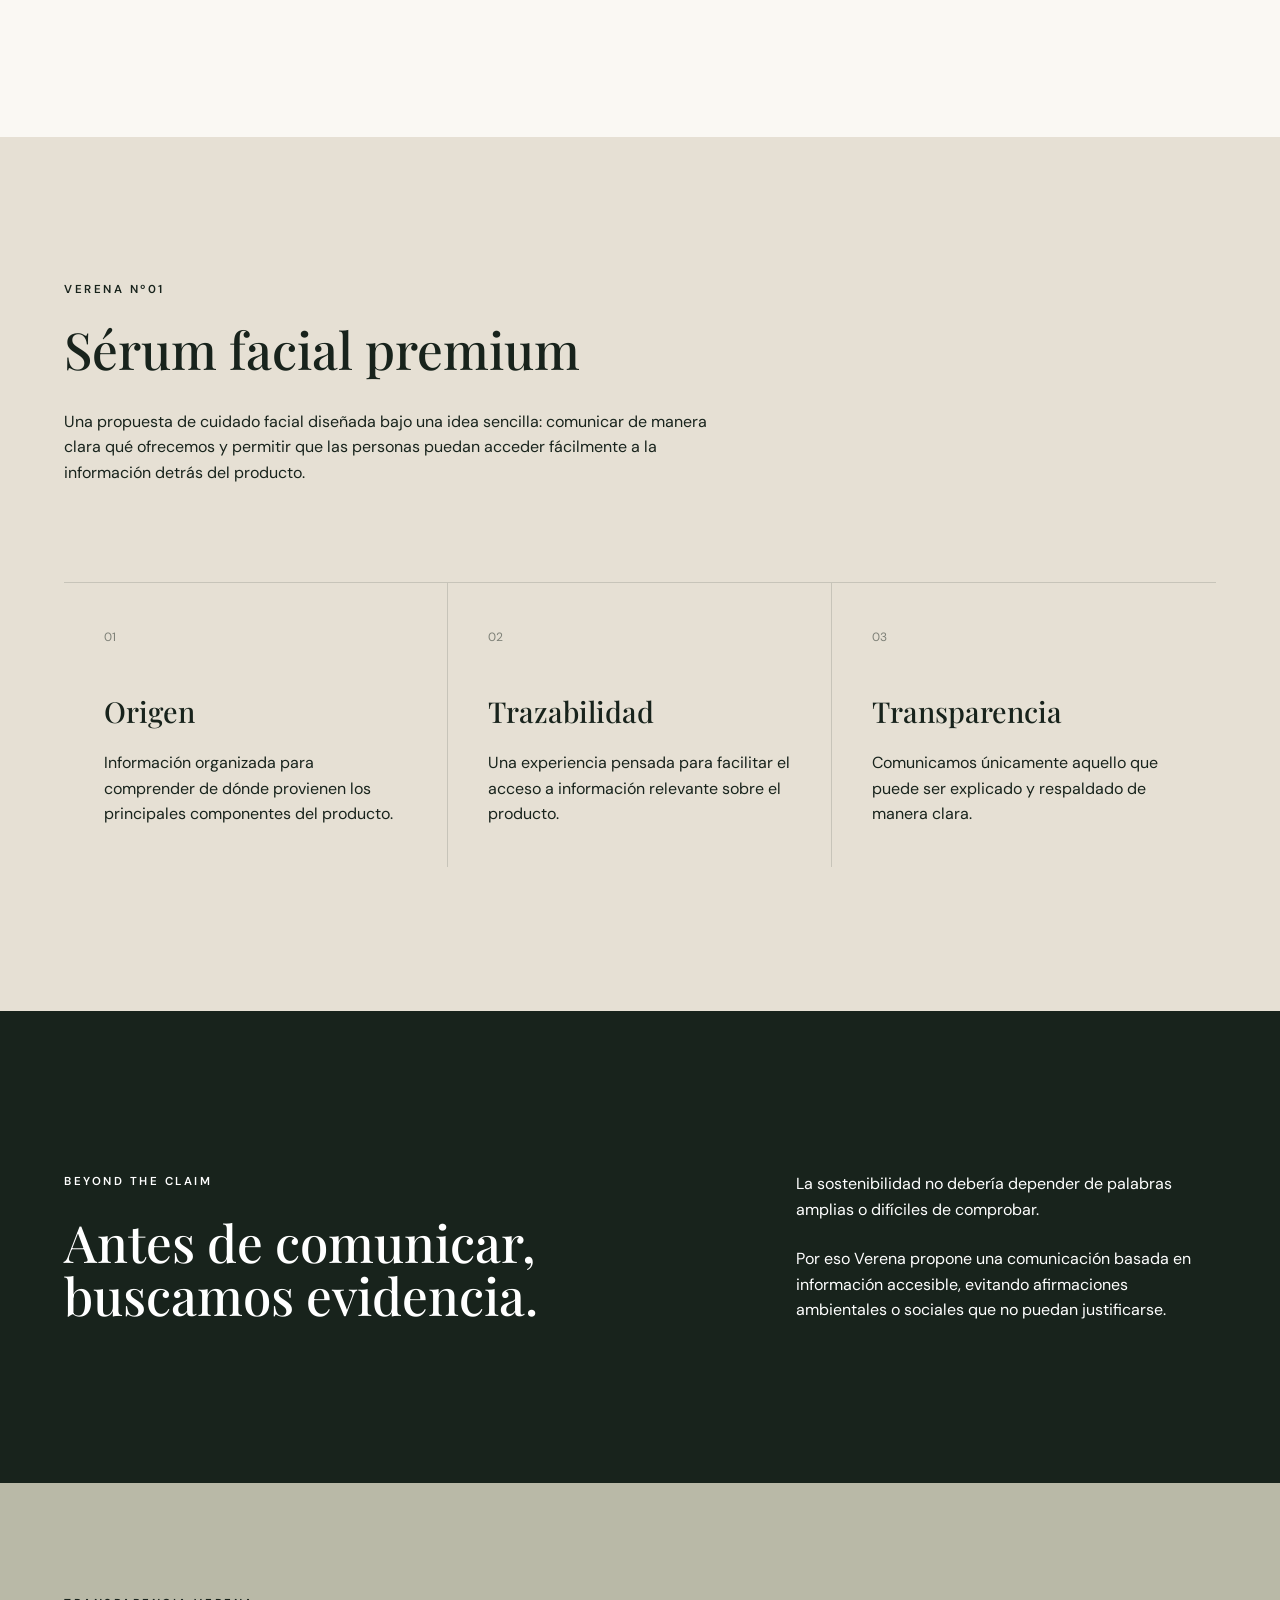
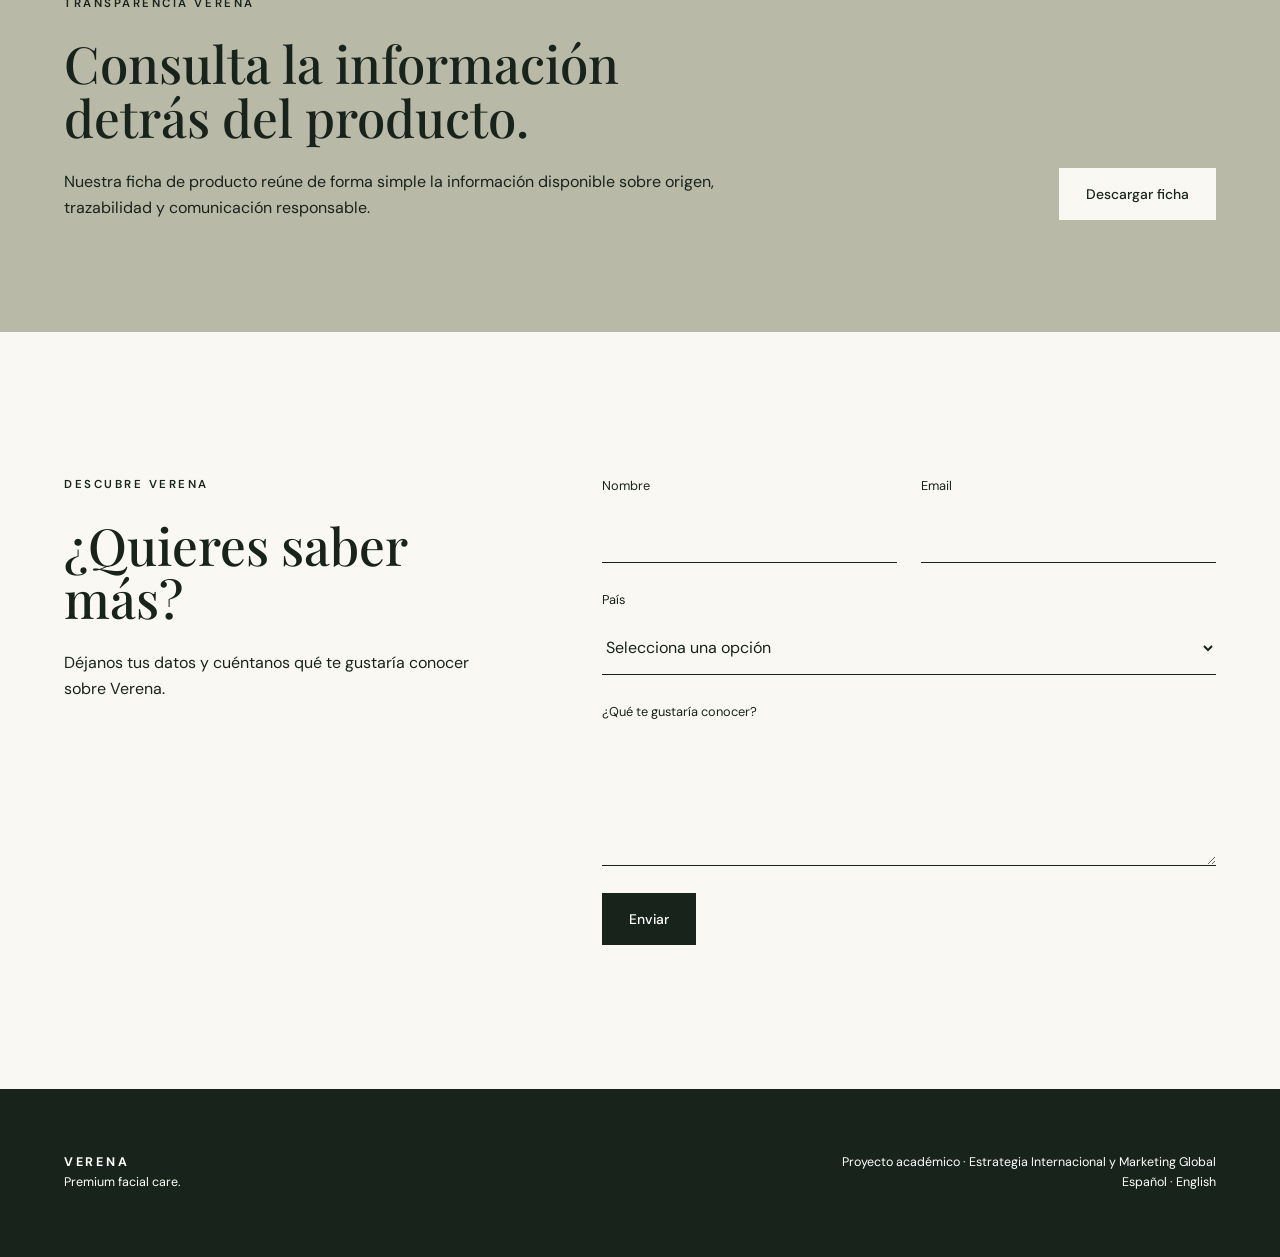
==== commit 9bbed180: "Update index.html" ====
--- a/index.html
+++ b/index.html
@@ -105,29 +105,13 @@
     </div>
 
 
-    <div class="hero-visual">
-
-      <div class="product-glow"></div>
-
-      <div class="bottle">
-
-        <div class="dropper"></div>
-
-        <div class="bottle-body">
-
-          <span class="bottle-brand">
-            VERENA
-          </span>
-
-          <span class="bottle-product">
-            FACIAL SERUM
-          </span>
-
-        </div>
-
-      </div>
-
-    </div>
+ <div class="hero-visual">
+  <img
+    src="verena-serum.png"
+    alt="Sérum facial premium Verena"
+    class="hero-product-image"
+  >
+</div>
 
   </section>
 
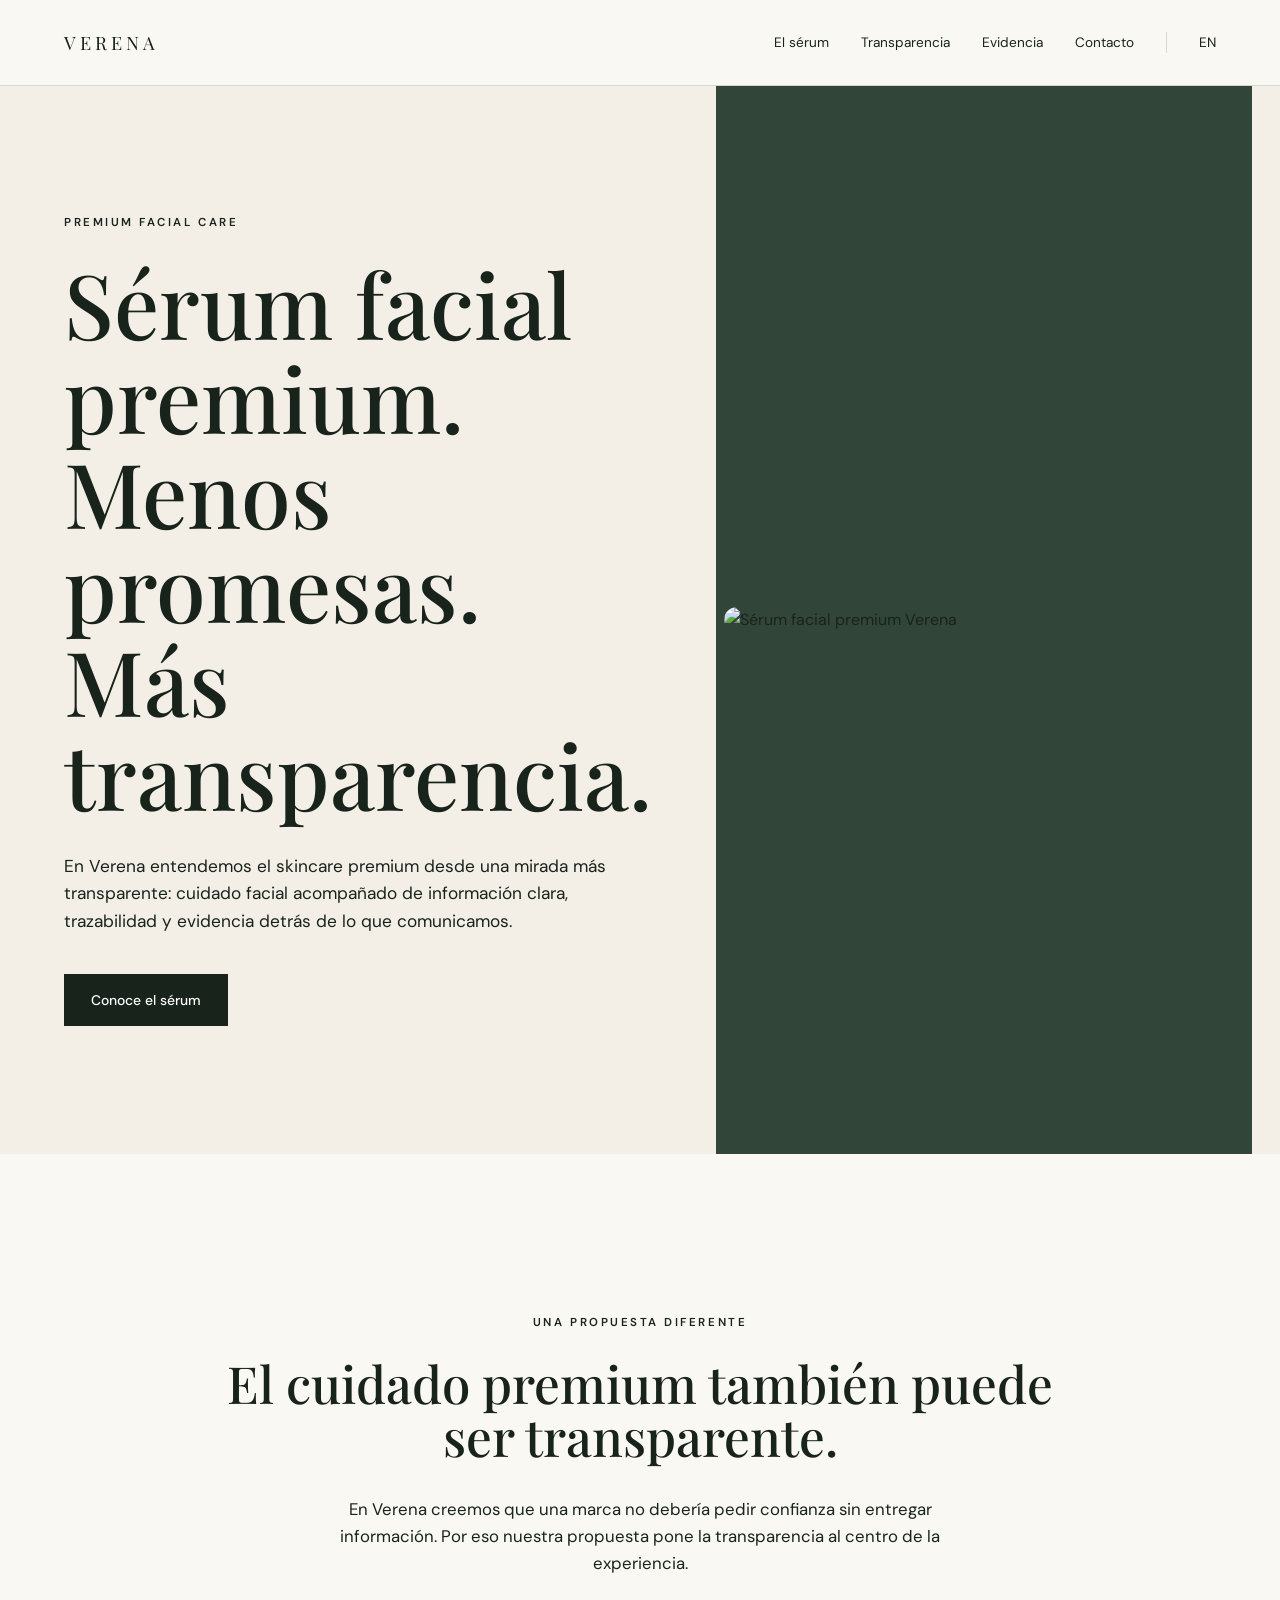
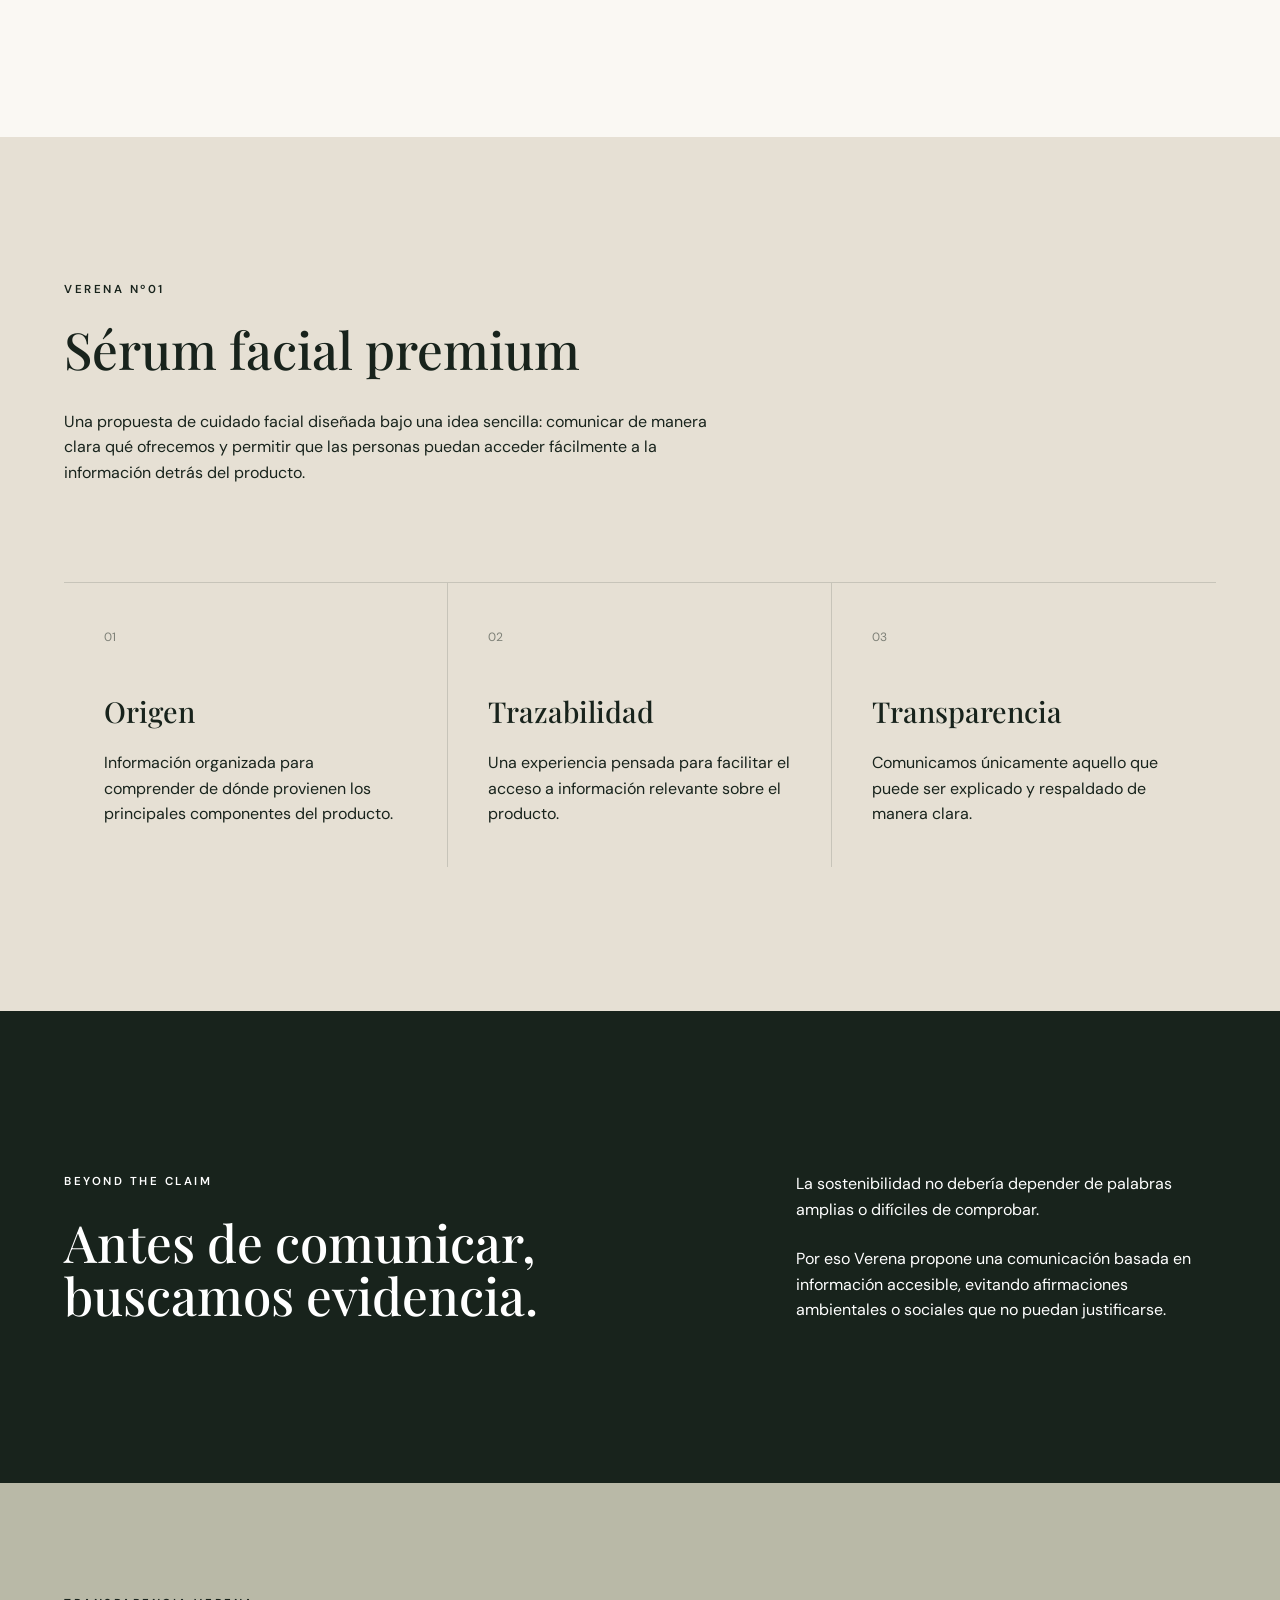
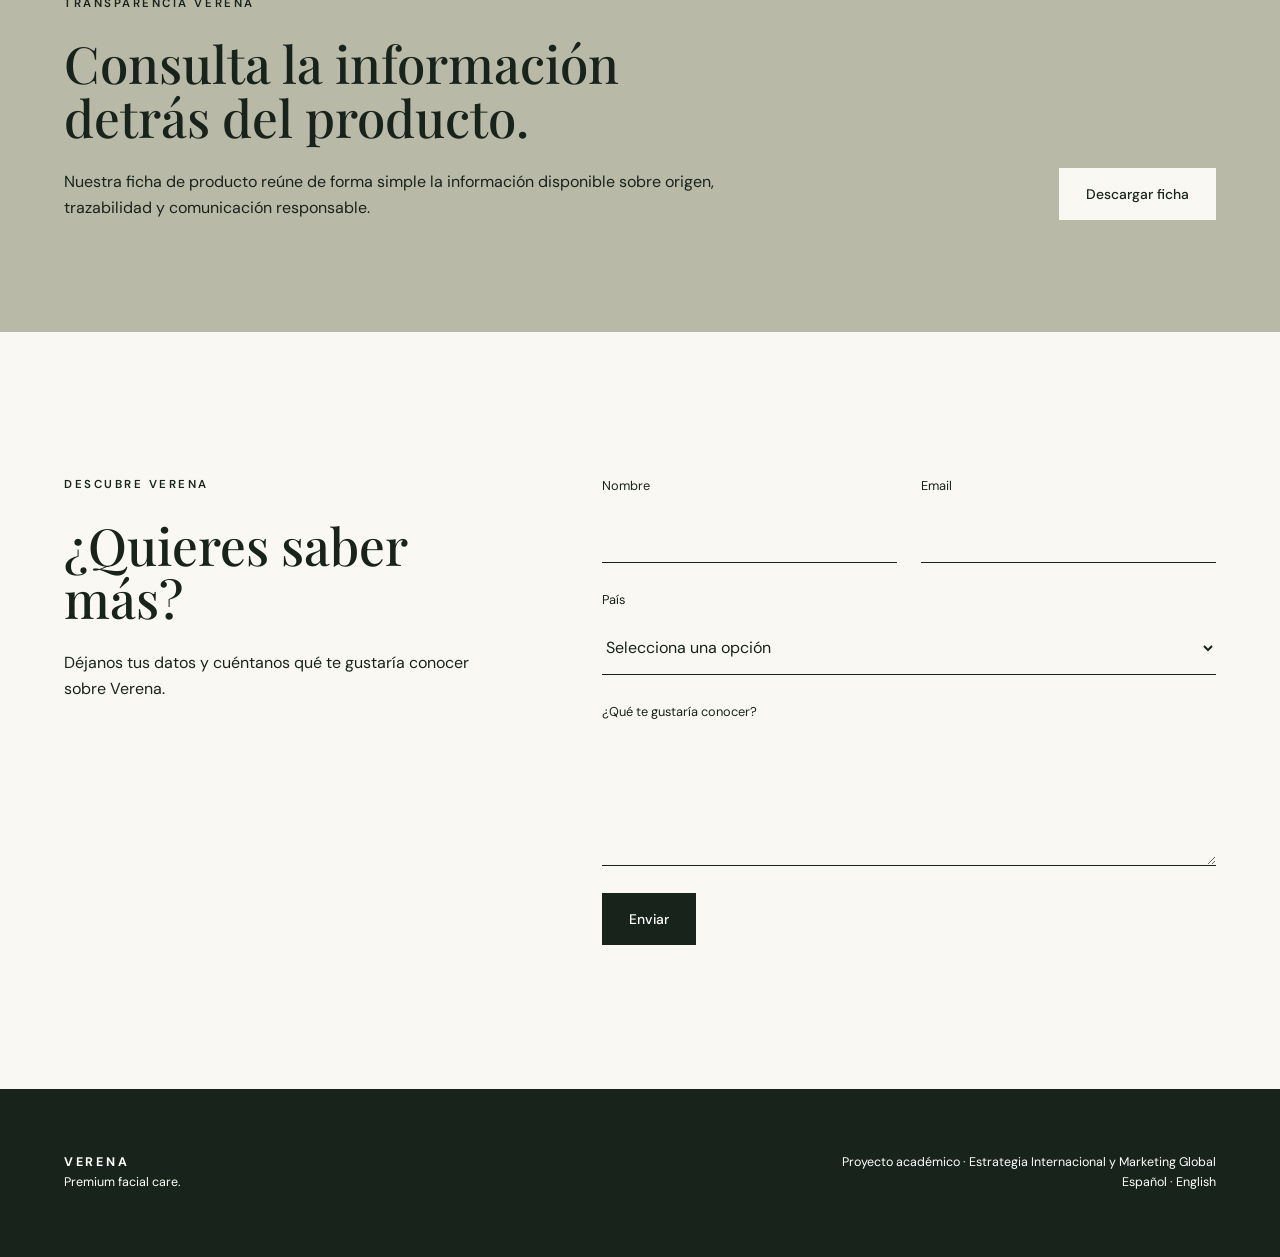
==== commit 2c27062d: "Update index.html" ====
--- a/index.html
+++ b/index.html
@@ -107,7 +107,7 @@
 
  <div class="hero-visual">
   <img
-    src="verena-serum.png"
+    src="Sérum facial Verena en verde profundo.png"
     alt="Sérum facial premium Verena"
     class="hero-product-image"
   >
--- a/styles.css
+++ b/styles.css
@@ -569,3 +569,20 @@
   }
 
 }
+
+.hero-product-image {
+  width: 100%;
+  max-width: 520px;
+  height: auto;
+  display: block;
+  margin: 0 auto;
+  border-radius: 24px;
+  object-fit: cover;
+}
+
+@media (max-width: 850px) {
+  .hero-product-image {
+    max-width: 100%;
+    border-radius: 18px;
+  }
+}
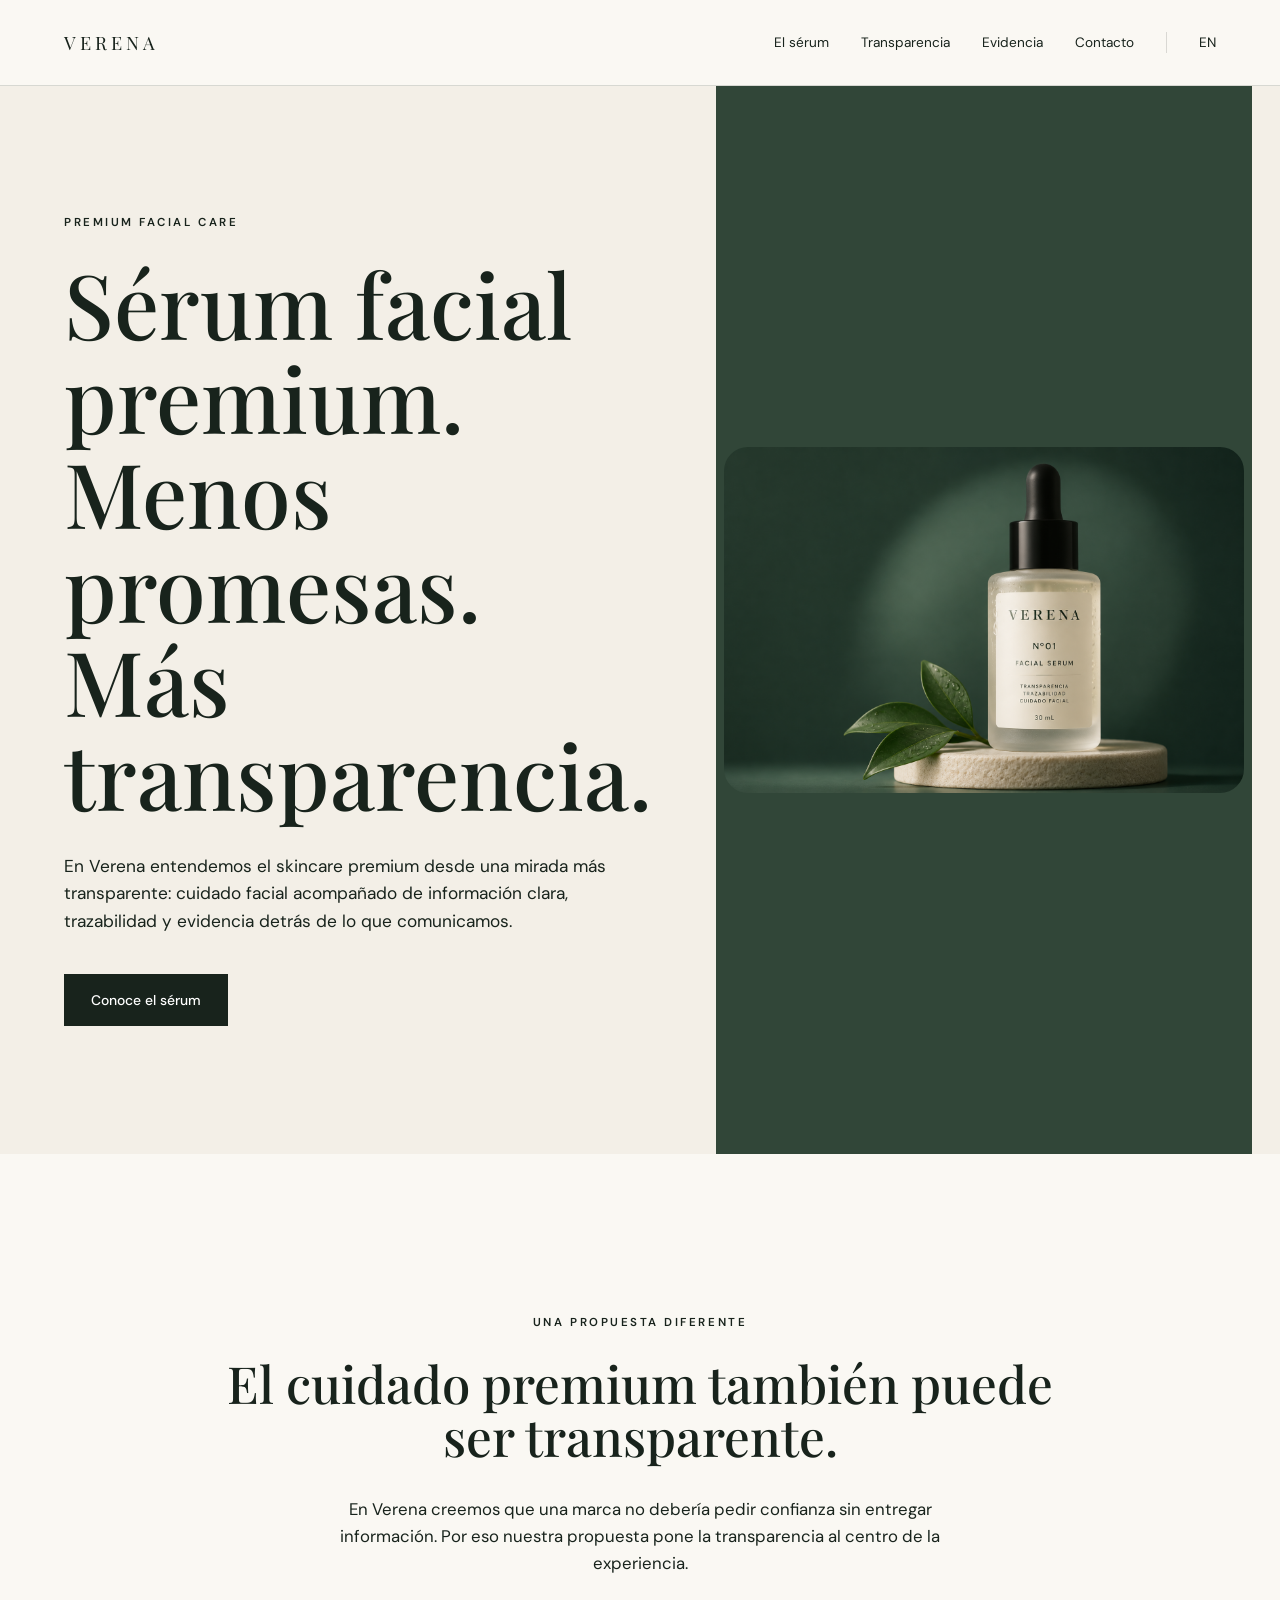
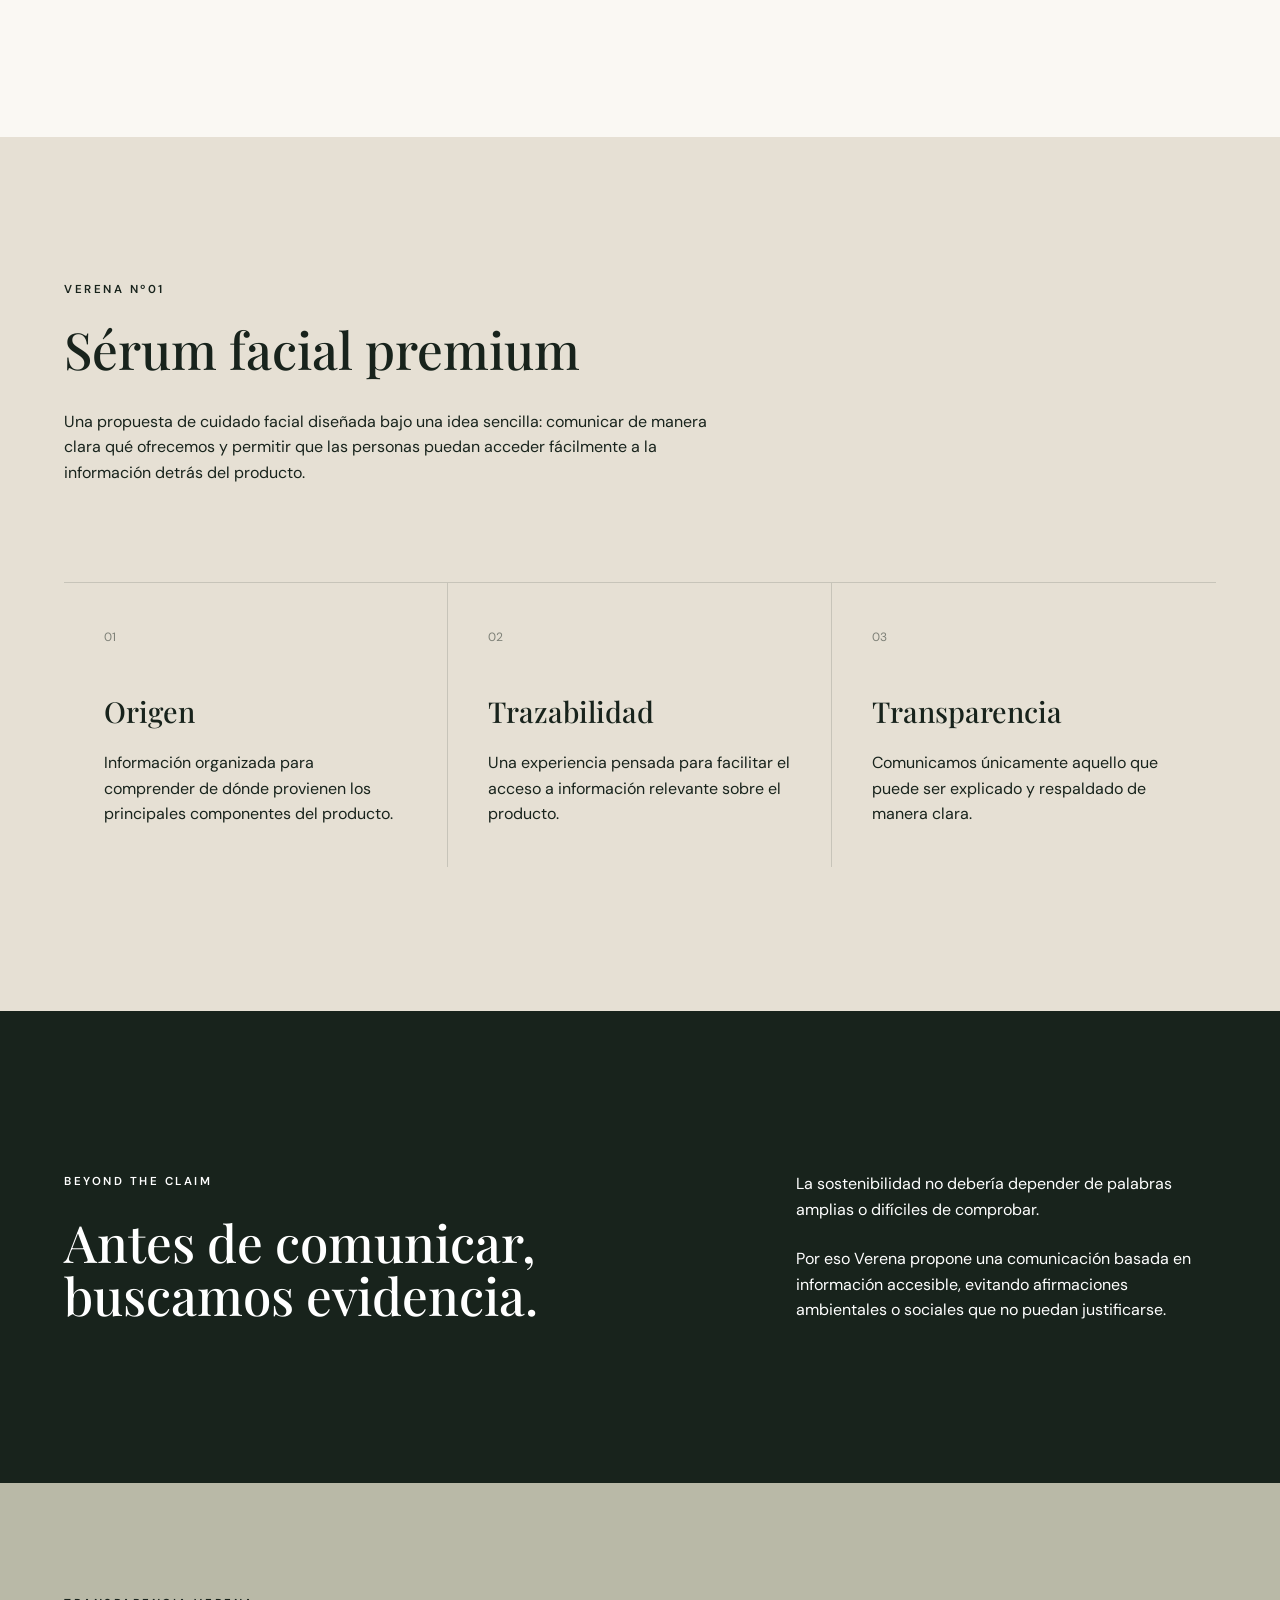
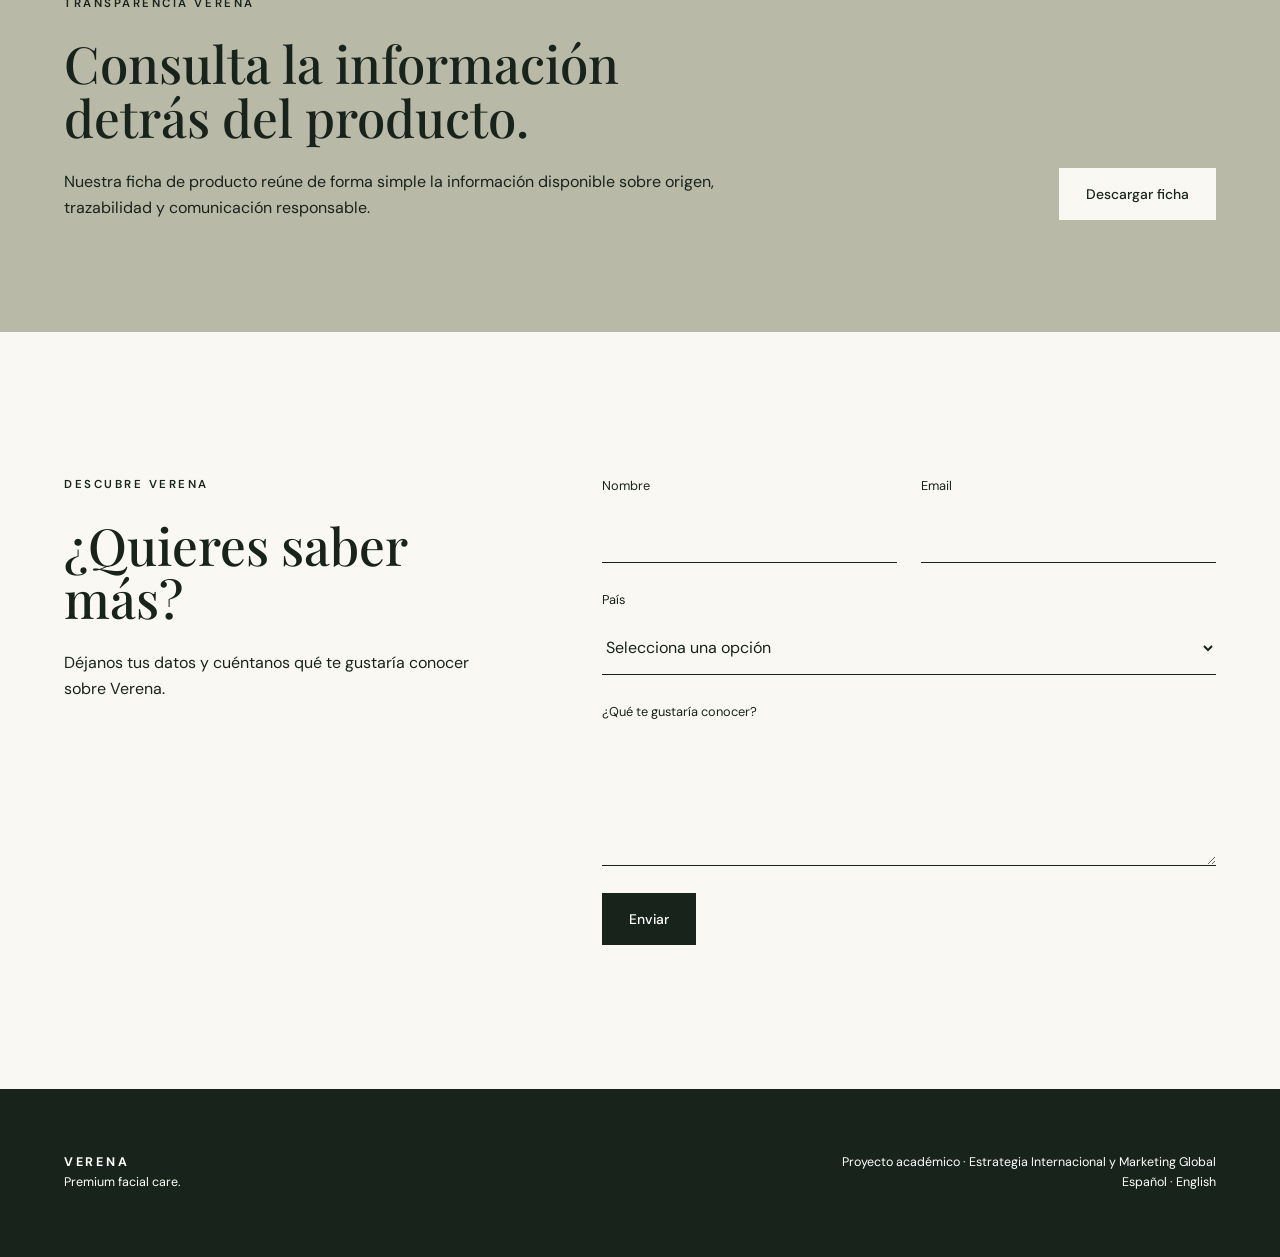
==== commit 837c9c7e: "Update index.html" ====
--- a/index.html
+++ b/index.html
@@ -107,9 +107,9 @@
 
  <div class="hero-visual">
   <img
-    src="Sérum facial Verena en verde profundo.png"
-    alt="Sérum facial premium Verena"
-    class="hero-product-image"
+  src="verena-serum.png"
+  alt="Sérum facial premium Verena"
+  class="hero-product-image"
   >
 </div>
 
